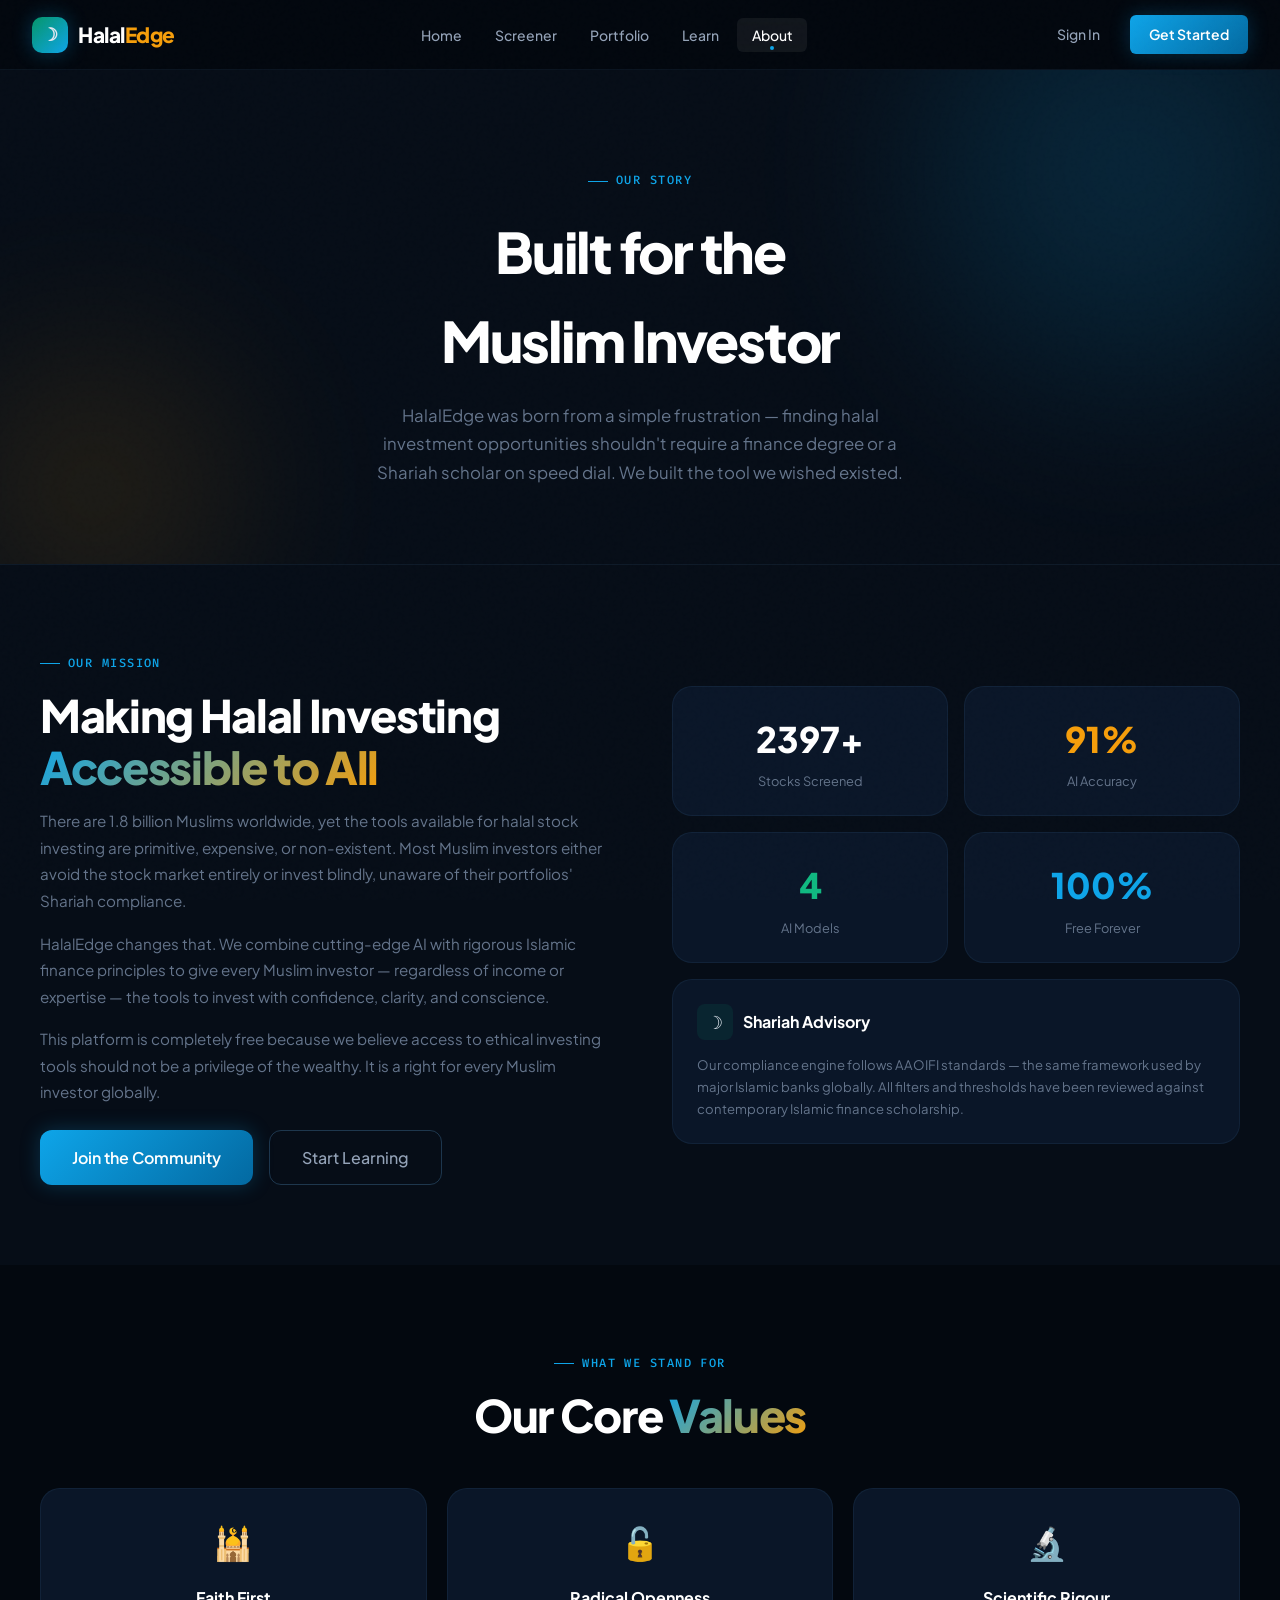
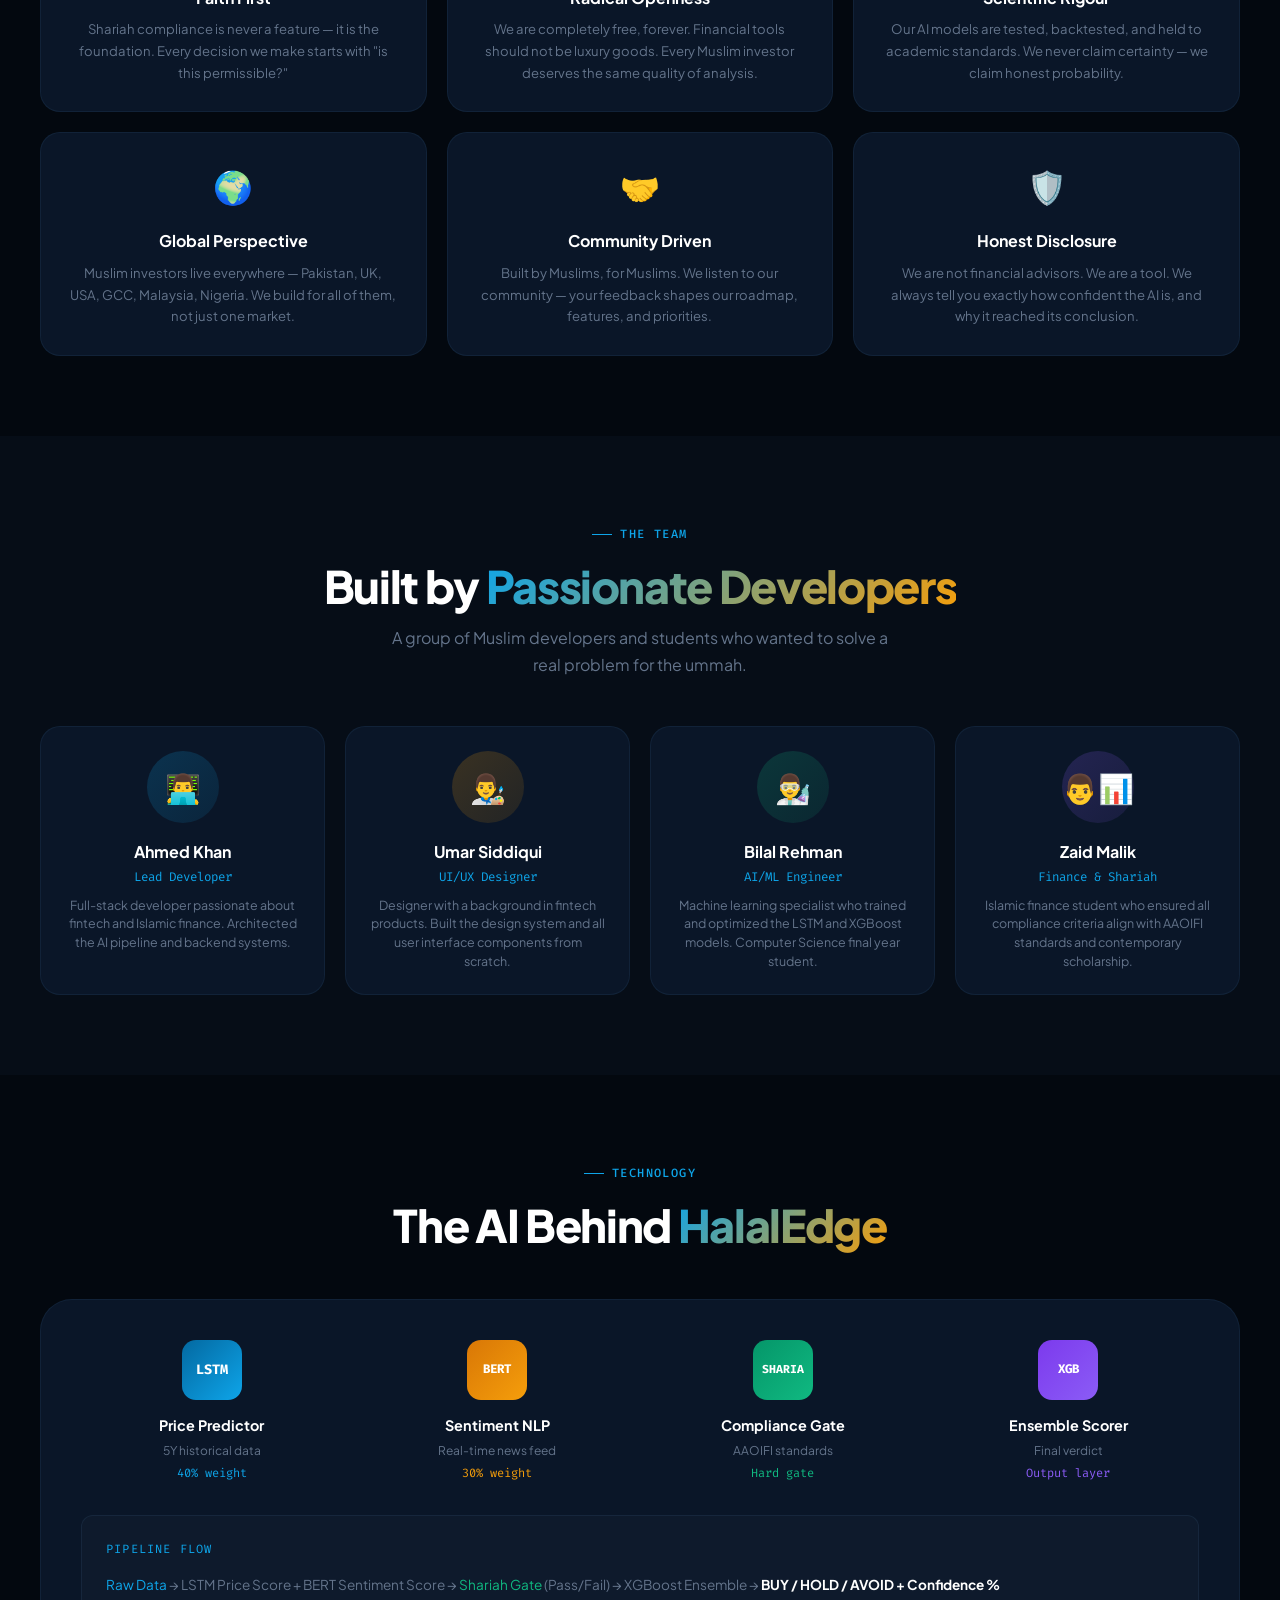
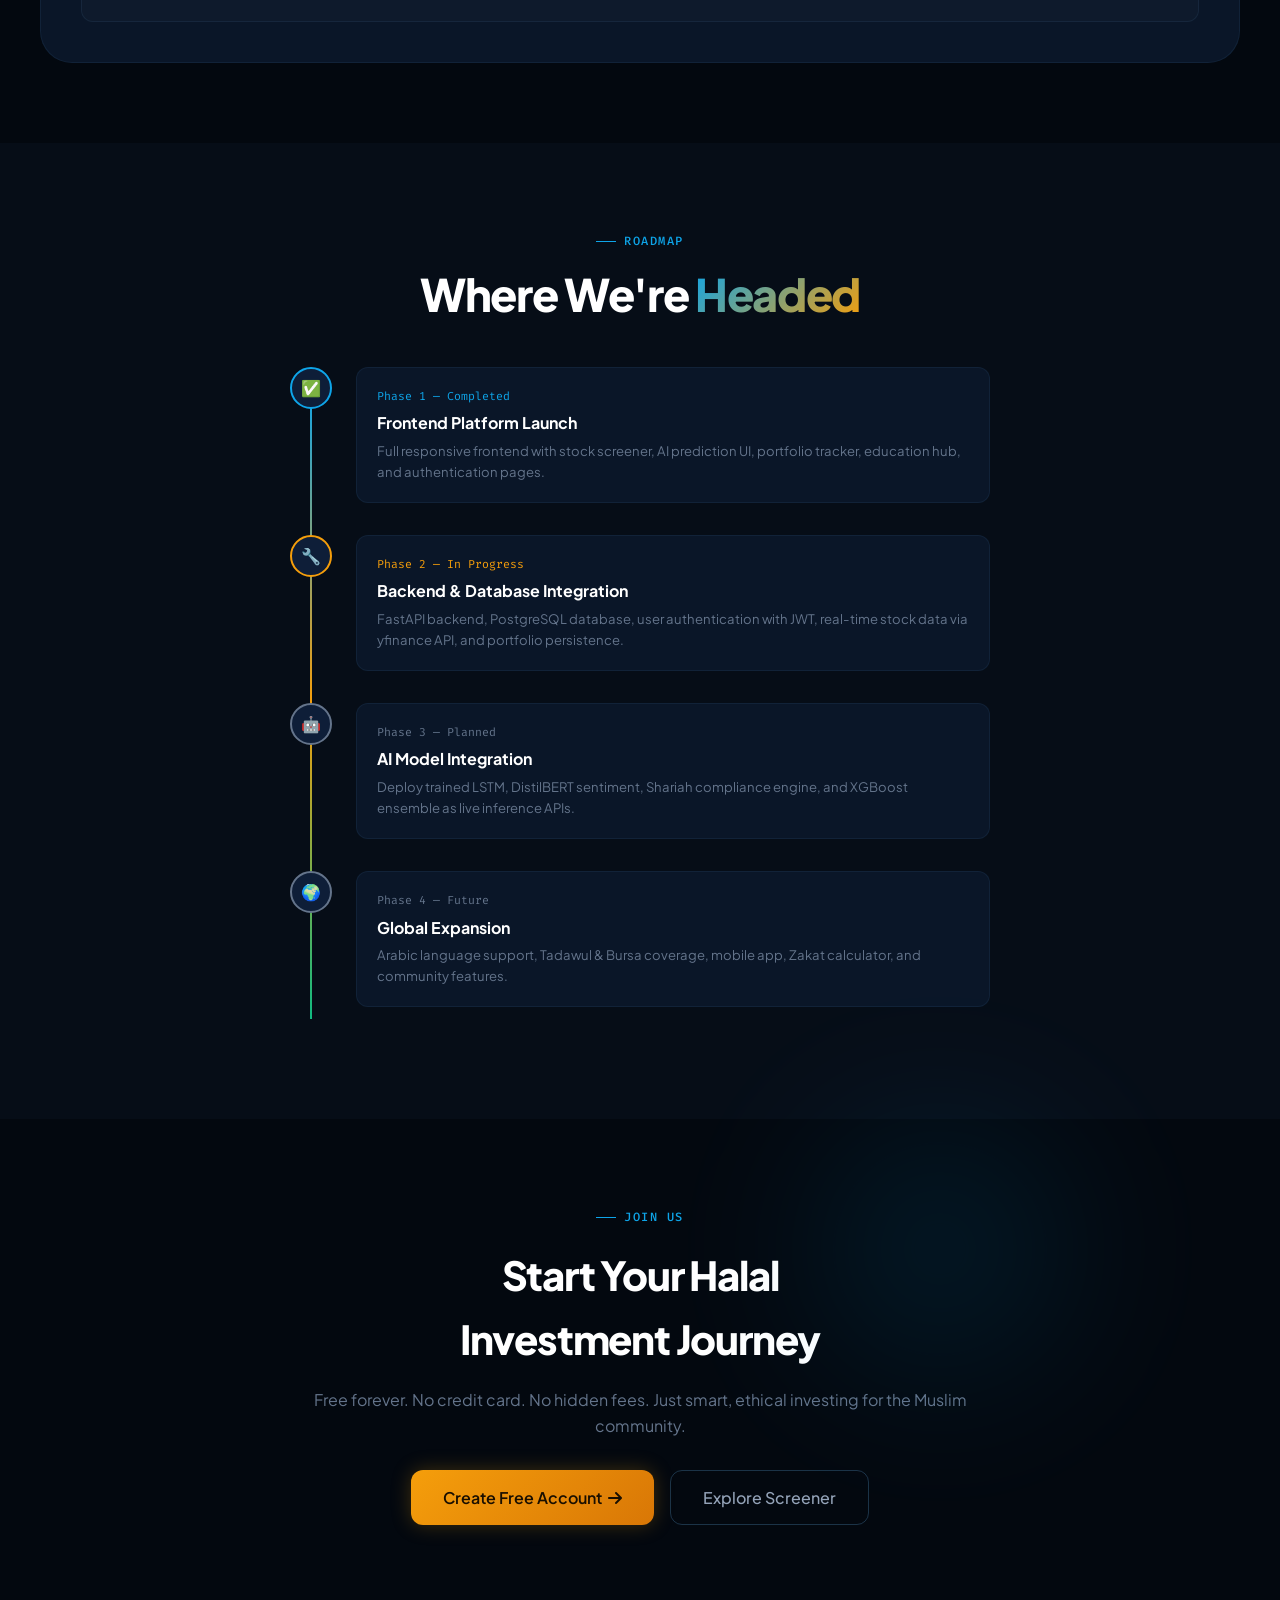
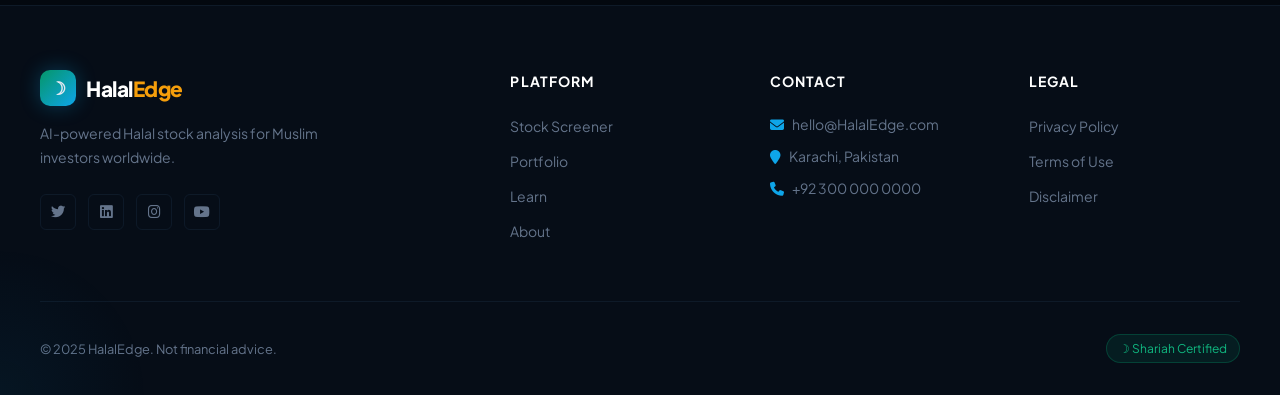
==== about.html @ 9abf30cc "Initial Commit" ====
<!DOCTYPE html>
<html lang="en">
<head>
  <meta charset="UTF-8"/><meta name="viewport" content="width=device-width, initial-scale=1.0"/>
  <title>About — HalalEdge</title>
  <link rel="stylesheet" href="css/style.css"/><link rel="stylesheet" href="css/about.css"/>
  <link rel="stylesheet" href="https://cdnjs.cloudflare.com/ajax/libs/font-awesome/6.5.0/css/all.min.css"/>
</head>
<body>
<nav class="navbar">
  <a href="index.html" class="nav-logo"><div class="logo-icon">☽</div><span>Halal<span class="accent">Edge</span></span></a>
  <ul class="nav-links">
    <li><a href="index.html">Home</a></li><li><a href="screener.html">Screener</a></li>
    <li><a href="portfolio.html">Portfolio</a></li><li><a href="learn.html">Learn</a></li><li><a href="about.html" class="active">About</a></li>
  </ul>
  <div class="nav-cta"><a href="login.html" class="btn-ghost">Sign In</a><a href="signup.html" class="btn-primary">Get Started</a></div>
  <div class="hamburger" id="hamburger"><span></span><span></span><span></span></div>
</nav>
<div class="mobile-menu" id="mobileMenu">
  <a href="index.html">Home</a><a href="screener.html">Screener</a><a href="portfolio.html">Portfolio</a><a href="learn.html">Learn</a><a href="about.html">About</a>
  <div class="mobile-cta"><a href="login.html" class="btn-outline">Sign In</a><a href="signup.html" class="btn-primary">Get Started</a></div>
</div>

<div class="page-wrapper">

  <!-- Hero -->
  <div class="about-hero">
    <div class="orb orb-blue" style="width:500px;height:500px;top:-150px;right:-100px;opacity:0.2"></div>
    <div class="orb orb-gold" style="width:350px;height:350px;bottom:-100px;left:-80px;opacity:0.15"></div>
    <div class="about-hero-inner reveal">
      <div class="section-label" style="justify-content:center">Our Story</div>
      <h1>Built for the<br><span class="highlight">Muslim Investor</span></h1>
      <p>HalalEdge was born from a simple frustration — finding halal investment opportunities shouldn't require a finance degree or a Shariah scholar on speed dial. We built the tool we wished existed.</p>
    </div>
  </div>

  <!-- Mission -->
  <div class="about-section">
    <div class="about-section-inner">
      <div class="mission-grid">
        <div class="mission-text">
          <div class="section-label reveal">Our Mission</div>
          <h2 class="section-title reveal">Making Halal Investing<br><span class="highlight">Accessible to All</span></h2>
          <p class="reveal" style="margin-top:1rem">There are 1.8 billion Muslims worldwide, yet the tools available for halal stock investing are primitive, expensive, or non-existent. Most Muslim investors either avoid the stock market entirely or invest blindly, unaware of their portfolios' Shariah compliance.</p>
          <p class="reveal">HalalEdge changes that. We combine cutting-edge AI with rigorous Islamic finance principles to give every Muslim investor — regardless of income or expertise — the tools to invest with confidence, clarity, and conscience.</p>
          <p class="reveal">This platform is completely free because we believe access to ethical investing tools should not be a privilege of the wealthy. It is a right for every Muslim investor globally.</p>
          <div class="reveal" style="margin-top:1.5rem;display:flex;gap:1rem;flex-wrap:wrap">
            <a href="signup.html" class="btn-primary btn-lg">Join the Community</a>
            <a href="learn.html" class="btn-outline btn-lg">Start Learning</a>
          </div>
        </div>
        <div class="reveal">
          <div style="display:grid;grid-template-columns:1fr 1fr;gap:1rem">
            <div style="background:var(--card);border:1px solid var(--border);border-radius:var(--radius-lg);padding:1.5rem;text-align:center">
              <div style="font-family:var(--font-display);font-size:2.2rem;font-weight:900;color:var(--white)" data-counter data-target="2400" data-suffix="+">0</div>
              <div style="font-size:0.8rem;color:var(--text-muted);margin-top:4px">Stocks Screened</div>
            </div>
            <div style="background:var(--card);border:1px solid var(--border);border-radius:var(--radius-lg);padding:1.5rem;text-align:center">
              <div style="font-family:var(--font-display);font-size:2.2rem;font-weight:900;color:var(--gold)" data-counter data-target="91" data-suffix="%">0</div>
              <div style="font-size:0.8rem;color:var(--text-muted);margin-top:4px">AI Accuracy</div>
            </div>
            <div style="background:var(--card);border:1px solid var(--border);border-radius:var(--radius-lg);padding:1.5rem;text-align:center">
              <div style="font-family:var(--font-display);font-size:2.2rem;font-weight:900;color:var(--green)">4</div>
              <div style="font-size:0.8rem;color:var(--text-muted);margin-top:4px">AI Models</div>
            </div>
            <div style="background:var(--card);border:1px solid var(--border);border-radius:var(--radius-lg);padding:1.5rem;text-align:center">
              <div style="font-family:var(--font-display);font-size:2.2rem;font-weight:900;color:var(--primary)">100%</div>
              <div style="font-size:0.8rem;color:var(--text-muted);margin-top:4px">Free Forever</div>
            </div>
          </div>
          <div style="background:var(--card);border:1px solid var(--border);border-radius:var(--radius-lg);padding:1.5rem;margin-top:1rem">
            <div style="display:flex;align-items:center;gap:10px;margin-bottom:0.875rem">
              <div style="width:36px;height:36px;border-radius:8px;background:var(--halal-bg);display:flex;align-items:center;justify-content:center;font-size:1.1rem">☽</div>
              <div style="font-weight:700;color:var(--white)">Shariah Advisory</div>
            </div>
            <div style="font-size:0.82rem;color:var(--text-muted);line-height:1.65">Our compliance engine follows AAOIFI standards — the same framework used by major Islamic banks globally. All filters and thresholds have been reviewed against contemporary Islamic finance scholarship.</div>
          </div>
        </div>
      </div>
    </div>
  </div>

  <!-- Values -->
  <div class="about-section">
    <div class="about-section-inner">
      <div style="text-align:center;margin-bottom:3rem">
        <div class="section-label reveal" style="justify-content:center">What We Stand For</div>
        <h2 class="section-title reveal">Our Core <span class="highlight">Values</span></h2>
      </div>
      <div class="values-grid">
        <div class="value-card reveal reveal-delay-1">
          <div class="value-icon">🕌</div>
          <div class="value-title">Faith First</div>
          <div class="value-desc">Shariah compliance is never a feature — it is the foundation. Every decision we make starts with "is this permissible?"</div>
        </div>
        <div class="value-card reveal reveal-delay-2">
          <div class="value-icon">🔓</div>
          <div class="value-title">Radical Openness</div>
          <div class="value-desc">We are completely free, forever. Financial tools should not be luxury goods. Every Muslim investor deserves the same quality of analysis.</div>
        </div>
        <div class="value-card reveal reveal-delay-3">
          <div class="value-icon">🔬</div>
          <div class="value-title">Scientific Rigour</div>
          <div class="value-desc">Our AI models are tested, backtested, and held to academic standards. We never claim certainty — we claim honest probability.</div>
        </div>
        <div class="value-card reveal reveal-delay-1">
          <div class="value-icon">🌍</div>
          <div class="value-title">Global Perspective</div>
          <div class="value-desc">Muslim investors live everywhere — Pakistan, UK, USA, GCC, Malaysia, Nigeria. We build for all of them, not just one market.</div>
        </div>
        <div class="value-card reveal reveal-delay-2">
          <div class="value-icon">🤝</div>
          <div class="value-title">Community Driven</div>
          <div class="value-desc">Built by Muslims, for Muslims. We listen to our community — your feedback shapes our roadmap, features, and priorities.</div>
        </div>
        <div class="value-card reveal reveal-delay-3">
          <div class="value-icon">🛡️</div>
          <div class="value-title">Honest Disclosure</div>
          <div class="value-desc">We are not financial advisors. We are a tool. We always tell you exactly how confident the AI is, and why it reached its conclusion.</div>
        </div>
      </div>
    </div>
  </div>

  <!-- Team -->
  <div class="about-section" style="background:var(--bg-2)">
    <div class="about-section-inner">
      <div style="text-align:center;margin-bottom:3rem">
        <div class="section-label reveal" style="justify-content:center">The Team</div>
        <h2 class="section-title reveal">Built by <span class="highlight">Passionate Developers</span></h2>
        <p class="section-subtitle reveal" style="margin:0.75rem auto 0;text-align:center">A group of Muslim developers and students who wanted to solve a real problem for the ummah.</p>
      </div>
      <div class="team-grid">
        <div class="team-card reveal reveal-delay-1">
          <div class="team-avatar" style="background:linear-gradient(135deg,rgba(14,165,233,0.2),rgba(14,165,233,0.1))">👨‍💻</div>
          <div class="team-name">Ahmed Khan</div>
          <div class="team-role">Lead Developer</div>
          <div class="team-bio">Full-stack developer passionate about fintech and Islamic finance. Architected the AI pipeline and backend systems.</div>
        </div>
        <div class="team-card reveal reveal-delay-2">
          <div class="team-avatar" style="background:linear-gradient(135deg,rgba(245,158,11,0.2),rgba(245,158,11,0.1))">👨‍🎨</div>
          <div class="team-name">Umar Siddiqui</div>
          <div class="team-role">UI/UX Designer</div>
          <div class="team-bio">Designer with a background in fintech products. Built the design system and all user interface components from scratch.</div>
        </div>
        <div class="team-card reveal reveal-delay-3">
          <div class="team-avatar" style="background:linear-gradient(135deg,rgba(16,185,129,0.2),rgba(16,185,129,0.1))">👨‍🔬</div>
          <div class="team-name">Bilal Rehman</div>
          <div class="team-role">AI/ML Engineer</div>
          <div class="team-bio">Machine learning specialist who trained and optimized the LSTM and XGBoost models. Computer Science final year student.</div>
        </div>
        <div class="team-card reveal reveal-delay-4">
          <div class="team-avatar" style="background:linear-gradient(135deg,rgba(139,92,246,0.2),rgba(139,92,246,0.1))">👨‍📊</div>
          <div class="team-name">Zaid Malik</div>
          <div class="team-role">Finance & Shariah</div>
          <div class="team-bio">Islamic finance student who ensured all compliance criteria align with AAOIFI standards and contemporary scholarship.</div>
        </div>
      </div>
    </div>
  </div>

  <!-- AI Architecture -->
  <div class="about-section" id="ai">
    <div class="about-section-inner">
      <div style="text-align:center;margin-bottom:3rem">
        <div class="section-label reveal" style="justify-content:center">Technology</div>
        <h2 class="section-title reveal">The AI Behind <span class="highlight">HalalEdge</span></h2>
      </div>
      <div class="ai-arch-card reveal">
        <div style="display:grid;grid-template-columns:repeat(4,1fr);gap:1.5rem;margin-bottom:2rem">
          <div style="text-align:center">
            <div style="width:60px;height:60px;border-radius:14px;background:linear-gradient(135deg,var(--primary-dark),var(--primary));display:flex;align-items:center;justify-content:center;margin:0 auto 0.875rem;font-family:var(--font-mono);font-weight:800;color:white;font-size:0.85rem">LSTM</div>
            <div style="font-weight:700;color:var(--white);font-size:0.9rem;margin-bottom:4px">Price Predictor</div>
            <div style="font-size:0.75rem;color:var(--text-muted)">5Y historical data</div>
            <div style="font-size:0.75rem;color:var(--primary);font-family:var(--font-mono);margin-top:4px">40% weight</div>
          </div>
          <div style="text-align:center">
            <div style="width:60px;height:60px;border-radius:14px;background:linear-gradient(135deg,#d97706,var(--gold));display:flex;align-items:center;justify-content:center;margin:0 auto 0.875rem;font-family:var(--font-mono);font-weight:800;color:white;font-size:0.78rem">BERT</div>
            <div style="font-weight:700;color:var(--white);font-size:0.9rem;margin-bottom:4px">Sentiment NLP</div>
            <div style="font-size:0.75rem;color:var(--text-muted)">Real-time news feed</div>
            <div style="font-size:0.75rem;color:var(--gold);font-family:var(--font-mono);margin-top:4px">30% weight</div>
          </div>
          <div style="text-align:center">
            <div style="width:60px;height:60px;border-radius:14px;background:linear-gradient(135deg,var(--halal-green),var(--green));display:flex;align-items:center;justify-content:center;margin:0 auto 0.875rem;font-family:var(--font-mono);font-weight:800;color:white;font-size:0.72rem">SHARIA</div>
            <div style="font-weight:700;color:var(--white);font-size:0.9rem;margin-bottom:4px">Compliance Gate</div>
            <div style="font-size:0.75rem;color:var(--text-muted)">AAOIFI standards</div>
            <div style="font-size:0.75rem;color:var(--green);font-family:var(--font-mono);margin-top:4px">Hard gate</div>
          </div>
          <div style="text-align:center">
            <div style="width:60px;height:60px;border-radius:14px;background:linear-gradient(135deg,#7c3aed,#8b5cf6);display:flex;align-items:center;justify-content:center;margin:0 auto 0.875rem;font-family:var(--font-mono);font-weight:800;color:white;font-size:0.78rem">XGB</div>
            <div style="font-weight:700;color:var(--white);font-size:0.9rem;margin-bottom:4px">Ensemble Scorer</div>
            <div style="font-size:0.75rem;color:var(--text-muted)">Final verdict</div>
            <div style="font-size:0.75rem;color:#8b5cf6;font-family:var(--font-mono);margin-top:4px">Output layer</div>
          </div>
        </div>
        <div style="background:rgba(255,255,255,0.02);border:1px solid var(--border);border-radius:var(--radius);padding:1.5rem;text-align:left">
          <div style="font-family:var(--font-mono);font-size:0.75rem;color:var(--primary);margin-bottom:0.75rem;text-transform:uppercase;letter-spacing:0.1em">Pipeline Flow</div>
          <div style="font-size:0.85rem;color:var(--text-muted);line-height:1.9">
            <span style="color:var(--primary)">Raw Data</span> → LSTM Price Score + BERT Sentiment Score → <span style="color:var(--green)">Shariah Gate</span> (Pass/Fail) → XGBoost Ensemble → <span style="color:var(--white);font-weight:700">BUY / HOLD / AVOID + Confidence %</span>
          </div>
        </div>
      </div>
    </div>
  </div>

  <!-- Timeline -->
  <div class="about-section" style="background:var(--bg-2)">
    <div class="about-section-inner">
      <div style="text-align:center;margin-bottom:3rem">
        <div class="section-label reveal" style="justify-content:center">Roadmap</div>
        <h2 class="section-title reveal">Where We're <span class="highlight">Headed</span></h2>
      </div>
      <div style="max-width:700px;margin:0 auto">
        <div class="timeline reveal">
          <div class="timeline-item">
            <div class="timeline-dot">✅</div>
            <div class="timeline-content">
              <div class="timeline-date">Phase 1 — Completed</div>
              <div class="timeline-title">Frontend Platform Launch</div>
              <div class="timeline-desc">Full responsive frontend with stock screener, AI prediction UI, portfolio tracker, education hub, and authentication pages.</div>
            </div>
          </div>
          <div class="timeline-item">
            <div class="timeline-dot" style="border-color:var(--gold)">🔧</div>
            <div class="timeline-content">
              <div class="timeline-date" style="color:var(--gold)">Phase 2 — In Progress</div>
              <div class="timeline-title">Backend & Database Integration</div>
              <div class="timeline-desc">FastAPI backend, PostgreSQL database, user authentication with JWT, real-time stock data via yfinance API, and portfolio persistence.</div>
            </div>
          </div>
          <div class="timeline-item">
            <div class="timeline-dot" style="border-color:var(--text-muted)">🤖</div>
            <div class="timeline-content">
              <div class="timeline-date" style="color:var(--text-muted)">Phase 3 — Planned</div>
              <div class="timeline-title">AI Model Integration</div>
              <div class="timeline-desc">Deploy trained LSTM, DistilBERT sentiment, Shariah compliance engine, and XGBoost ensemble as live inference APIs.</div>
            </div>
          </div>
          <div class="timeline-item">
            <div class="timeline-dot" style="border-color:var(--text-muted)">🌍</div>
            <div class="timeline-content">
              <div class="timeline-date" style="color:var(--text-muted)">Phase 4 — Future</div>
              <div class="timeline-title">Global Expansion</div>
              <div class="timeline-desc">Arabic language support, Tadawul & Bursa coverage, mobile app, Zakat calculator, and community features.</div>
            </div>
          </div>
        </div>
      </div>
    </div>
  </div>

  <!-- CTA -->
  <div class="about-section">
    <div class="about-section-inner" style="text-align:center">
      <div class="cta-inner reveal" style="max-width:700px;margin:0 auto">
        <div class="orb orb-blue" style="width:300px;height:300px;top:-100px;right:-100px;opacity:0.15"></div>
        <div class="section-label" style="justify-content:center">Join Us</div>
        <h2 style="font-family:var(--font-display);font-size:clamp(1.8rem,4vw,2.5rem);font-weight:800;color:var(--white);margin-bottom:1rem;letter-spacing:-0.03em">Start Your Halal<br><span class="highlight">Investment Journey</span></h2>
        <p style="color:var(--text-muted);margin-bottom:2rem">Free forever. No credit card. No hidden fees. Just smart, ethical investing for the Muslim community.</p>
        <div style="display:flex;justify-content:center;gap:1rem;flex-wrap:wrap">
          <a href="signup.html" class="btn-gold btn-lg">Create Free Account <i class="fa fa-arrow-right"></i></a>
          <a href="screener.html" class="btn-outline btn-lg">Explore Screener</a>
        </div>
      </div>
    </div>
  </div>

</div>

<footer>
  <div class="footer-grid">
    <div class="footer-brand"><a href="index.html" class="nav-logo"><div class="logo-icon">☽</div><span>Halal<span class="accent">Edge</span></span></a><p>AI-powered Halal stock analysis for Muslim investors worldwide.</p><div class="footer-socials"><a href="#" class="social-icon"><i class="fab fa-twitter"></i></a><a href="#" class="social-icon"><i class="fab fa-linkedin"></i></a><a href="#" class="social-icon"><i class="fab fa-instagram"></i></a><a href="#" class="social-icon"><i class="fab fa-youtube"></i></a></div></div>
    <div class="footer-col"><h4>Platform</h4><ul><li><a href="screener.html">Stock Screener</a></li><li><a href="portfolio.html">Portfolio</a></li><li><a href="learn.html">Learn</a></li><li><a href="about.html">About</a></li></ul></div>
    <div class="footer-col"><h4>Contact</h4><ul class="footer-contact"><li><span class="icon"><i class="fa fa-envelope"></i></span>hello@HalalEdge.com</li><li><span class="icon"><i class="fa fa-map-marker"></i></span>Karachi, Pakistan</li><li><span class="icon"><i class="fa fa-phone"></i></span>+92 300 000 0000</li></ul></div>
    <div class="footer-col"><h4>Legal</h4><ul><li><a href="#">Privacy Policy</a></li><li><a href="#">Terms of Use</a></li><li><a href="#">Disclaimer</a></li></ul></div>
  </div>
  <div class="footer-bottom"><span>© 2025 HalalEdge. Not financial advice.</span><div class="halal-badge">☽ Shariah Certified</div></div>
</footer>

<script src="js/main.js"></script>
</body>
</html>
---- css/style.css ----
@import url('https://fonts.googleapis.com/css2?family=Plus+Jakarta+Sans:wght@300;400;500;600;700;800&family=Fira+Code:wght@400;500&display=swap');

/* ==================== CSS VARIABLES ==================== */
:root {
  --bg:           #03080f;
  --bg-2:         #060d17;
  --card:         #0a1628;
  --card-2:       #0e1e38;
  --border:       rgba(99, 179, 237, 0.08);
  --border-glow:  rgba(99, 179, 237, 0.25);
  --primary:      #0ea5e9;
  --primary-dark: #0369a1;
  --gold:         #f59e0b;
  --gold-light:   #fcd34d;
  --green:        #10b981;
  --green-glow:   rgba(16, 185, 129, 0.15);
  --red:          #ef4444;
  --red-glow:     rgba(239, 68, 68, 0.15);
  --text:         #e2e8f0;
  --text-muted:   #64748b;
  --text-dim:     #94a3b8;
  --white:        #ffffff;
  --halal-green:  #059669;
  --halal-bg:     rgba(5, 150, 105, 0.12);

--font-display: 'Plus Jakarta Sans', sans-serif;
--font-body:    'Plus Jakarta Sans', sans-serif;
--font-mono:    'Fira Code', monospace;

  --radius-sm:    6px;
  --radius:       12px;
  --radius-lg:    20px;
  --radius-xl:    32px;

  --shadow-card:  0 4px 24px rgba(0,0,0,0.4);
  --shadow-glow:  0 0 40px rgba(14, 165, 233, 0.12);
  --transition:   all 0.3s cubic-bezier(0.4, 0, 0.2, 1);
}

/* ==================== RESET ==================== */
*, *::before, *::after { box-sizing: border-box; margin: 0; padding: 0; }
html { scroll-behavior: smooth; font-size: 16px; }

body {
  background: var(--bg);
  color: var(--text);
  font-family: var(--font-body);
  line-height: 1.6;
  overflow-x: hidden;
}

a { text-decoration: none; color: inherit; }
ul { list-style: none; }
img { max-width: 100%; display: block; }
button { cursor: pointer; border: none; background: none; font-family: var(--font-body); }

/* ==================== SCROLLBAR ==================== */
::-webkit-scrollbar { width: 6px; }
::-webkit-scrollbar-track { background: var(--bg); }
::-webkit-scrollbar-thumb { background: var(--primary-dark); border-radius: 3px; }
::-webkit-scrollbar-thumb:hover { background: var(--primary); }

/* ==================== SELECTION ==================== */
::selection { background: rgba(14, 165, 233, 0.3); color: var(--white); }

/* ==================== NOISE TEXTURE OVERLAY ==================== */
body::before {
  content: '';
  position: fixed;
  inset: 0;
  background-image: url("data:image/svg+xml,%3Csvg viewBox='0 0 256 256' xmlns='http://www.w3.org/2000/svg'%3E%3Cfilter id='noise'%3E%3CfeTurbulence type='fractalNoise' baseFrequency='0.9' numOctaves='4' stitchTiles='stitch'/%3E%3C/filter%3E%3Crect width='100%25' height='100%25' filter='url(%23noise)' opacity='0.04'/%3E%3C/svg%3E");
  pointer-events: none;
  z-index: 9999;
  opacity: 0.4;
}

/* ==================== NAVBAR ==================== */
.navbar {
  position: fixed;
  top: 0;
  left: 0;
  right: 0;
  z-index: 1000;
  padding: 0 2rem;
  height: 70px;
  display: flex;
  align-items: center;
  justify-content: space-between;
  background: rgba(3, 8, 15, 0.7);
  backdrop-filter: blur(20px);
  -webkit-backdrop-filter: blur(20px);
  border-bottom: 1px solid var(--border);
  transition: var(--transition);
}

.navbar.scrolled {
  background: rgba(3, 8, 15, 0.95);
  border-bottom-color: var(--border-glow);
  box-shadow: 0 4px 30px rgba(0,0,0,0.5);
}

.nav-logo {
  display: flex;
  align-items: center;
  gap: 10px;
  font-family: var(--font-display);
  font-weight: 800;
  font-size: 1.3rem;
  letter-spacing: -0.5px;
}

.nav-logo .logo-icon {
  width: 36px;
  height: 36px;
  background: linear-gradient(135deg, var(--halal-green), var(--primary));
  border-radius: 10px;
  display: flex;
  align-items: center;
  justify-content: center;
  font-size: 1.1rem;
  box-shadow: 0 0 20px rgba(14, 165, 233, 0.3);
}

.nav-logo span { color: var(--white); }
.nav-logo span.accent { color: var(--gold); }

.nav-links {
  display: flex;
  align-items: center;
  gap: 0.25rem;
}

.nav-links a {
  padding: 0.5rem 0.9rem;
  border-radius: var(--radius-sm);
  font-size: 0.875rem;
  font-weight: 500;
  color: var(--text-dim);
  transition: var(--transition);
  position: relative;
}

.nav-links a:hover,
.nav-links a.active {
  color: var(--white);
  background: rgba(255,255,255,0.06);
}

.nav-links a.active::after {
  content: '';
  position: absolute;
  bottom: 2px;
  left: 50%;
  transform: translateX(-50%);
  width: 4px;
  height: 4px;
  background: var(--primary);
  border-radius: 50%;
}

.nav-cta {
  display: flex;
  align-items: center;
  gap: 0.75rem;
}

.btn-ghost {
  padding: 0.5rem 1.1rem;
  border-radius: var(--radius-sm);
  font-size: 0.875rem;
  font-weight: 500;
  color: var(--text-dim);
  transition: var(--transition);
}
.btn-ghost:hover { color: var(--white); background: rgba(255,255,255,0.06); }

.btn-primary {
  padding: 0.55rem 1.2rem;
  background: linear-gradient(135deg, var(--primary), var(--primary-dark));
  border-radius: var(--radius-sm);
  font-size: 0.875rem;
  font-weight: 600;
  color: var(--white);
  transition: var(--transition);
  box-shadow: 0 0 20px rgba(14, 165, 233, 0.25);
  display: inline-flex;
  align-items: center;
  gap: 6px;
}
.btn-primary:hover {
  transform: translateY(-1px);
  box-shadow: 0 0 30px rgba(14, 165, 233, 0.4);
  background: linear-gradient(135deg, #38bdf8, var(--primary));
}

.btn-gold {
  padding: 0.55rem 1.2rem;
  background: linear-gradient(135deg, var(--gold), #d97706);
  border-radius: var(--radius-sm);
  font-size: 0.875rem;
  font-weight: 600;
  color: #1a0f00;
  transition: var(--transition);
  box-shadow: 0 0 20px rgba(245, 158, 11, 0.25);
  display: inline-flex;
  align-items: center;
  gap: 6px;
}
.btn-gold:hover {
  transform: translateY(-1px);
  box-shadow: 0 0 30px rgba(245, 158, 11, 0.45);
}

.btn-outline {
  padding: 0.55rem 1.2rem;
  border: 1px solid var(--border-glow);
  border-radius: var(--radius-sm);
  font-size: 0.875rem;
  font-weight: 500;
  color: var(--text-dim);
  background: transparent;
  transition: var(--transition);
  display: inline-flex;
  align-items: center;
  gap: 6px;
}
.btn-outline:hover {
  border-color: var(--primary);
  color: var(--primary);
  background: rgba(14, 165, 233, 0.08);
}

.btn-lg {
  padding: 0.85rem 2rem !important;
  font-size: 1rem !important;
  border-radius: var(--radius) !important;
}

/* Hamburger */
.hamburger {
  display: none;
  flex-direction: column;
  gap: 5px;
  cursor: pointer;
  padding: 4px;
}
.hamburger span {
  width: 24px;
  height: 2px;
  background: var(--text-dim);
  border-radius: 2px;
  transition: var(--transition);
}
.hamburger.active span:nth-child(1) { transform: rotate(45deg) translate(5px, 5px); }
.hamburger.active span:nth-child(2) { opacity: 0; }
.hamburger.active span:nth-child(3) { transform: rotate(-45deg) translate(5px, -5px); }

/* Mobile nav */
.mobile-menu {
  display: none;
  position: fixed;
  top: 70px;
  left: 0;
  right: 0;
  background: rgba(3, 8, 15, 0.98);
  backdrop-filter: blur(20px);
  border-bottom: 1px solid var(--border);
  padding: 1.5rem 2rem 2rem;
  z-index: 999;
  flex-direction: column;
  gap: 0.5rem;
  animation: slideDown 0.3s ease;
}
.mobile-menu.open { display: flex; }
.mobile-menu a {
  padding: 0.75rem 1rem;
  border-radius: var(--radius-sm);
  color: var(--text-dim);
  font-weight: 500;
  transition: var(--transition);
  border-bottom: 1px solid var(--border);
}
.mobile-menu a:hover { color: var(--white); background: rgba(255,255,255,0.04); }
.mobile-menu .mobile-cta { display: flex; gap: 1rem; margin-top: 1rem; }
.mobile-menu .mobile-cta a { border: none; flex: 1; justify-content: center; text-align: center; }

/* ==================== FOOTER ==================== */
footer {
  background: var(--bg-2);
  border-top: 1px solid var(--border);
  padding: 4rem 2rem 2rem;
}

.footer-grid {
  max-width: 1200px;
  margin: 0 auto;
  display: grid;
  grid-template-columns: 2fr 1fr 1fr 1fr;
  gap: 3rem;
  padding-bottom: 3rem;
  border-bottom: 1px solid var(--border);
}

.footer-brand p {
  color: var(--text-muted);
  font-size: 0.875rem;
  line-height: 1.7;
  margin-top: 1rem;
  max-width: 280px;
}

.footer-socials {
  display: flex;
  gap: 0.75rem;
  margin-top: 1.5rem;
}

.social-icon {
  width: 36px;
  height: 36px;
  border-radius: var(--radius-sm);
  border: 1px solid var(--border);
  display: flex;
  align-items: center;
  justify-content: center;
  color: var(--text-muted);
  font-size: 0.9rem;
  transition: var(--transition);
}
.social-icon:hover {
  border-color: var(--primary);
  color: var(--primary);
  background: rgba(14, 165, 233, 0.08);
  transform: translateY(-2px);
}

.footer-col h4 {
  font-family: var(--font-display);
  font-size: 0.875rem;
  font-weight: 700;
  color: var(--white);
  text-transform: uppercase;
  letter-spacing: 0.08em;
  margin-bottom: 1.25rem;
}

.footer-col ul li { margin-bottom: 0.6rem; }
.footer-col ul li a {
  color: var(--text-muted);
  font-size: 0.875rem;
  transition: var(--transition);
}
.footer-col ul li a:hover { color: var(--primary); padding-left: 4px; }

.footer-contact li {
  display: flex;
  align-items: center;
  gap: 0.5rem;
  color: var(--text-muted);
  font-size: 0.875rem;
  margin-bottom: 0.75rem;
}
.footer-contact li span.icon { color: var(--primary); }

.footer-bottom {
  max-width: 1200px;
  margin: 2rem auto 0;
  display: flex;
  align-items: center;
  justify-content: space-between;
  font-size: 0.8rem;
  color: var(--text-muted);
}

.footer-bottom .halal-badge {
  display: flex;
  align-items: center;
  gap: 6px;
  background: var(--halal-bg);
  border: 1px solid rgba(5, 150, 105, 0.3);
  border-radius: 20px;
  padding: 4px 12px;
  font-size: 0.75rem;
  color: var(--green);
}

/* ==================== SHARED COMPONENTS ==================== */
.container { max-width: 1200px; margin: 0 auto; padding: 0 2rem; }

.section-label {
  display: inline-flex;
  align-items: center;
  gap: 8px;
  font-family: var(--font-mono);
  font-size: 0.75rem;
  font-weight: 500;
  color: var(--primary);
  text-transform: uppercase;
  letter-spacing: 0.12em;
  margin-bottom: 1rem;
}
.section-label::before {
  content: '';
  width: 20px;
  height: 1px;
  background: var(--primary);
}

.section-title {
  font-family: var(--font-display);
  font-size: clamp(1.8rem, 4vw, 2.8rem);
  font-weight: 800;
  color: var(--white);
  line-height: 1.15;
  letter-spacing: -0.03em;
}

.section-title .highlight {
  background: linear-gradient(135deg, var(--primary), var(--gold));
  -webkit-background-clip: text;
  -webkit-text-fill-color: transparent;
  background-clip: text;
}

.section-subtitle {
  color: var(--text-muted);
  font-size: 1rem;
  line-height: 1.7;
  max-width: 520px;
}

/* Cards */
.card {
  background: var(--card);
  border: 1px solid var(--border);
  border-radius: var(--radius-lg);
  padding: 1.5rem;
  transition: var(--transition);
}
.card:hover {
  border-color: var(--border-glow);
  box-shadow: var(--shadow-glow);
  transform: translateY(-2px);
}

/* Badges */
.badge {
  display: inline-flex;
  align-items: center;
  gap: 4px;
  padding: 3px 10px;
  border-radius: 20px;
  font-size: 0.72rem;
  font-weight: 600;
  font-family: var(--font-mono);
  letter-spacing: 0.05em;
}
.badge-halal {
  background: var(--halal-bg);
  border: 1px solid rgba(5, 150, 105, 0.35);
  color: var(--green);
}
.badge-doubtful {
  background: rgba(245, 158, 11, 0.1);
  border: 1px solid rgba(245, 158, 11, 0.3);
  color: var(--gold);
}
.badge-haram {
  background: var(--red-glow);
  border: 1px solid rgba(239, 68, 68, 0.3);
  color: var(--red);
}
.badge-buy {
  background: var(--green-glow);
  border: 1px solid rgba(16, 185, 129, 0.3);
  color: var(--green);
}
.badge-hold {
  background: rgba(14, 165, 233, 0.1);
  border: 1px solid rgba(14, 165, 233, 0.3);
  color: var(--primary);
}
.badge-avoid {
  background: var(--red-glow);
  border: 1px solid rgba(239, 68, 68, 0.3);
  color: var(--red);
}

/* Price tags */
.price-up { color: var(--green); }
.price-down { color: var(--red); }

/* Tag */
.tag {
  display: inline-flex;
  align-items: center;
  gap: 4px;
  padding: 2px 8px;
  background: rgba(14, 165, 233, 0.1);
  border: 1px solid rgba(14, 165, 233, 0.2);
  border-radius: 4px;
  font-size: 0.72rem;
  color: var(--primary);
  font-family: var(--font-mono);
}

/* Divider */
.divider {
  height: 1px;
  background: linear-gradient(90deg, transparent, var(--border-glow), transparent);
  margin: 4rem 0;
}

/* Page wrapper */
.page-wrapper { padding-top: 70px; min-height: 100vh; }

/* ==================== ANIMATIONS ==================== */
@keyframes slideDown {
  from { opacity: 0; transform: translateY(-10px); }
  to   { opacity: 1; transform: translateY(0); }
}

@keyframes fadeUp {
  from { opacity: 0; transform: translateY(30px); }
  to   { opacity: 1; transform: translateY(0); }
}

@keyframes fadeIn {
  from { opacity: 0; }
  to   { opacity: 1; }
}

@keyframes pulse-glow {
  0%, 100% { box-shadow: 0 0 20px rgba(14, 165, 233, 0.2); }
  50% { box-shadow: 0 0 40px rgba(14, 165, 233, 0.5); }
}

@keyframes float {
  0%, 100% { transform: translateY(0); }
  50% { transform: translateY(-10px); }
}

@keyframes ticker-scroll {
  0% { transform: translateX(0); }
  100% { transform: translateX(-50%); }
}

@keyframes spin-slow {
  from { transform: rotate(0deg); }
  to { transform: rotate(360deg); }
}

@keyframes shimmer {
  0% { background-position: -200% center; }
  100% { background-position: 200% center; }
}

@keyframes blink {
  0%, 100% { opacity: 1; }
  50% { opacity: 0; }
}

@keyframes countUp {
  from { opacity: 0; transform: translateY(10px); }
  to { opacity: 1; transform: translateY(0); }
}

@keyframes orbit {
  from { transform: rotate(0deg) translateX(120px) rotate(0deg); }
  to { transform: rotate(360deg) translateX(120px) rotate(-360deg); }
}

@keyframes gradient-shift {
  0% { background-position: 0% 50%; }
  50% { background-position: 100% 50%; }
  100% { background-position: 0% 50%; }
}

/* Scroll reveal */
.reveal {
  opacity: 0;
  transform: translateY(30px);
  transition: opacity 0.7s ease, transform 0.7s ease;
}
.reveal.visible {
  opacity: 1;
  transform: translateY(0);
}
.reveal-delay-1 { transition-delay: 0.1s; }
.reveal-delay-2 { transition-delay: 0.2s; }
.reveal-delay-3 { transition-delay: 0.3s; }
.reveal-delay-4 { transition-delay: 0.4s; }

/* ==================== RESPONSIVE ==================== */
@media (max-width: 1024px) {
  .footer-grid { grid-template-columns: 1fr 1fr; gap: 2rem; }
}

@media (max-width: 768px) {
  .navbar { padding: 0 1.25rem; }
  .nav-links, .nav-cta { display: none; }
  .hamburger { display: flex; }
  .footer-grid { grid-template-columns: 1fr; gap: 2rem; }
  .footer-bottom { flex-direction: column; gap: 1rem; text-align: center; }
  .container { padding: 0 1.25rem; }
}

/* ==================== FORM STYLES (shared) ==================== */
.form-group {
  display: flex;
  flex-direction: column;
  gap: 0.4rem;
}

.form-group label {
  font-size: 0.85rem;
  font-weight: 500;
  color: var(--text-dim);
}

.form-input {
  background: rgba(255,255,255,0.04);
  border: 1px solid var(--border);
  border-radius: var(--radius-sm);
  padding: 0.75rem 1rem;
  color: var(--white);
  font-family: var(--font-body);
  font-size: 0.9rem;
  transition: var(--transition);
  width: 100%;
  outline: none;
}
.form-input::placeholder { color: var(--text-muted); }
.form-input:focus {
  border-color: var(--primary);
  background: rgba(14, 165, 233, 0.05);
  box-shadow: 0 0 0 3px rgba(14, 165, 233, 0.1);
}
.form-input.error {
  border-color: var(--red);
  background: rgba(239, 68, 68, 0.05);
}
.form-input.success {
  border-color: var(--green);
  background: rgba(16, 185, 129, 0.05);
}

.field-error {
  font-size: 0.78rem;
  color: var(--red);
  display: flex;
  align-items: center;
  gap: 4px;
  opacity: 0;
  transform: translateY(-4px);
  transition: var(--transition);
}
.field-error.show {
  opacity: 1;
  transform: translateY(0);
}

/* Password strength */
.password-strength {
  display: flex;
  gap: 4px;
  margin-top: 4px;
}
.strength-bar {
  height: 3px;
  flex: 1;
  border-radius: 2px;
  background: var(--border);
  transition: var(--transition);
}
.strength-bar.weak { background: var(--red); }
.strength-bar.medium { background: var(--gold); }
.strength-bar.strong { background: var(--green); }

.strength-label {
  font-size: 0.75rem;
  font-family: var(--font-mono);
  margin-top: 4px;
}
.strength-label.weak { color: var(--red); }
.strength-label.medium { color: var(--gold); }
.strength-label.strong { color: var(--green); }

/* Input with icon */
.input-wrapper {
  position: relative;
}
.input-wrapper .input-icon {
  position: absolute;
  left: 12px;
  top: 50%;
  transform: translateY(-50%);
  color: var(--text-muted);
  font-size: 0.9rem;
  pointer-events: none;
}
.input-wrapper .form-input { padding-left: 2.5rem; }
.input-wrapper .input-toggle {
  position: absolute;
  right: 12px;
  top: 50%;
  transform: translateY(-50%);
  color: var(--text-muted);
  cursor: pointer;
  font-size: 0.85rem;
  transition: var(--transition);
}
.input-wrapper .input-toggle:hover { color: var(--primary); }

/* ==================== LOADING SKELETON ==================== */
.skeleton {
  background: linear-gradient(90deg, var(--card) 25%, var(--card-2) 50%, var(--card) 75%);
  background-size: 200% 100%;
  animation: shimmer 1.5s infinite;
  border-radius: var(--radius-sm);
}

/* ==================== TOAST ==================== */
.toast-container {
  position: fixed;
  bottom: 2rem;
  right: 2rem;
  z-index: 9999;
  display: flex;
  flex-direction: column;
  gap: 0.75rem;
}
.toast {
  background: var(--card-2);
  border: 1px solid var(--border-glow);
  border-radius: var(--radius);
  padding: 1rem 1.5rem;
  display: flex;
  align-items: center;
  gap: 0.75rem;
  font-size: 0.875rem;
  box-shadow: var(--shadow-card);
  animation: slideDown 0.3s ease;
  min-width: 280px;
}
.toast.success { border-color: rgba(16, 185, 129, 0.3); }
.toast.error { border-color: rgba(239, 68, 68, 0.3); }
.toast.success .toast-icon { color: var(--green); }
.toast.error .toast-icon { color: var(--red); }

/* ==================== GRID UTILITIES ==================== */
.grid-2 { display: grid; grid-template-columns: 1fr 1fr; gap: 1.5rem; }
.grid-3 { display: grid; grid-template-columns: repeat(3, 1fr); gap: 1.5rem; }
.grid-4 { display: grid; grid-template-columns: repeat(4, 1fr); gap: 1.5rem; }

@media (max-width: 1024px) {
  .grid-4 { grid-template-columns: repeat(2, 1fr); }
  .grid-3 { grid-template-columns: repeat(2, 1fr); }
}
@media (max-width: 640px) {
  .grid-2, .grid-3, .grid-4 { grid-template-columns: 1fr; }
}

/* ==================== GLOW ORBS ==================== */
.orb {
  position: absolute;
  border-radius: 50%;
  filter: blur(80px);
  pointer-events: none;
  opacity: 0.35;
}
.orb-blue { background: radial-gradient(circle, #0ea5e9, transparent); }
.orb-gold { background: radial-gradient(circle, #f59e0b, transparent); }
.orb-green { background: radial-gradient(circle, #10b981, transparent); }
---- css/about.css ----
.about-hero { min-height:55vh; display:flex; align-items:center; padding:5rem 2rem 4rem; position:relative; overflow:hidden; background:var(--bg-2); border-bottom:1px solid var(--border); }
.about-hero-inner { max-width:1200px; margin:0 auto; text-align:center; position:relative; z-index:1; }
.about-hero h1 { font-family:var(--font-display); font-size:clamp(2rem,5vw,3.5rem); font-weight:800; color:var(--white); letter-spacing:-0.04em; margin-bottom:1rem; }
.about-hero p { color:var(--text-muted); font-size:1.05rem; max-width:560px; margin:0 auto; line-height:1.7; }

.about-section { padding:5rem 2rem; }
.about-section:nth-child(even) { background:var(--bg-2); }
.about-section-inner { max-width:1200px; margin:0 auto; }

.mission-grid { display:grid; grid-template-columns:1fr 1fr; gap:4rem; align-items:center; }
.mission-text .section-title { margin-bottom:1rem; }
.mission-text p { color:var(--text-muted); line-height:1.75; margin-bottom:1rem; font-size:0.95rem; }

.values-grid { display:grid; grid-template-columns:repeat(3,1fr); gap:1.25rem; }
.value-card { background:var(--card); border:1px solid var(--border); border-radius:var(--radius-lg); padding:1.75rem; text-align:center; transition:var(--transition); }
.value-card:hover { border-color:var(--border-glow); transform:translateY(-3px); }
.value-icon { font-size:2rem; margin-bottom:1rem; }
.value-title { font-family:var(--font-display); font-weight:700; color:var(--white); margin-bottom:0.5rem; }
.value-desc { font-size:0.82rem; color:var(--text-muted); line-height:1.65; }

.team-grid { display:grid; grid-template-columns:repeat(4,1fr); gap:1.25rem; }
.team-card { background:var(--card); border:1px solid var(--border); border-radius:var(--radius-lg); padding:1.5rem; text-align:center; transition:var(--transition); }
.team-card:hover { border-color:var(--border-glow); transform:translateY(-3px); }
.team-avatar { width:72px; height:72px; border-radius:50%; margin:0 auto 1rem; display:flex; align-items:center; justify-content:center; font-size:1.8rem; }
.team-name { font-weight:700; color:var(--white); margin-bottom:3px; }
.team-role { font-size:0.78rem; color:var(--primary); margin-bottom:0.5rem; font-family:var(--font-mono); }
.team-bio { font-size:0.78rem; color:var(--text-muted); line-height:1.5; }

.ai-arch-card { background:var(--card); border:1px solid var(--border); border-radius:var(--radius-xl); padding:2.5rem; text-align:center; }

.timeline { display:flex; flex-direction:column; gap:0; position:relative; }
.timeline::before { content:''; position:absolute; left:20px; top:20px; bottom:20px; width:2px; background:linear-gradient(180deg,var(--primary),var(--gold),var(--green)); }
.timeline-item { display:flex; gap:1.5rem; padding:0 0 2rem 0; position:relative; }
.timeline-dot { width:42px; height:42px; border-radius:50%; background:var(--card-2); border:2px solid var(--primary); display:flex; align-items:center; justify-content:center; font-size:1rem; flex-shrink:0; z-index:1; }
.timeline-content { background:var(--card); border:1px solid var(--border); border-radius:var(--radius); padding:1.25rem; flex:1; }
.timeline-title { font-family:var(--font-display); font-weight:700; color:var(--white); margin-bottom:4px; }
.timeline-desc { font-size:0.82rem; color:var(--text-muted); line-height:1.6; }
.timeline-date { font-size:0.72rem; color:var(--primary); font-family:var(--font-mono); margin-bottom:4px; }

@media(max-width:1024px) { .mission-grid,.values-grid,.team-grid { grid-template-columns:repeat(2,1fr); } }
@media(max-width:640px) { .team-grid,.values-grid { grid-template-columns:1fr; } .mission-grid { grid-template-columns:1fr; } }
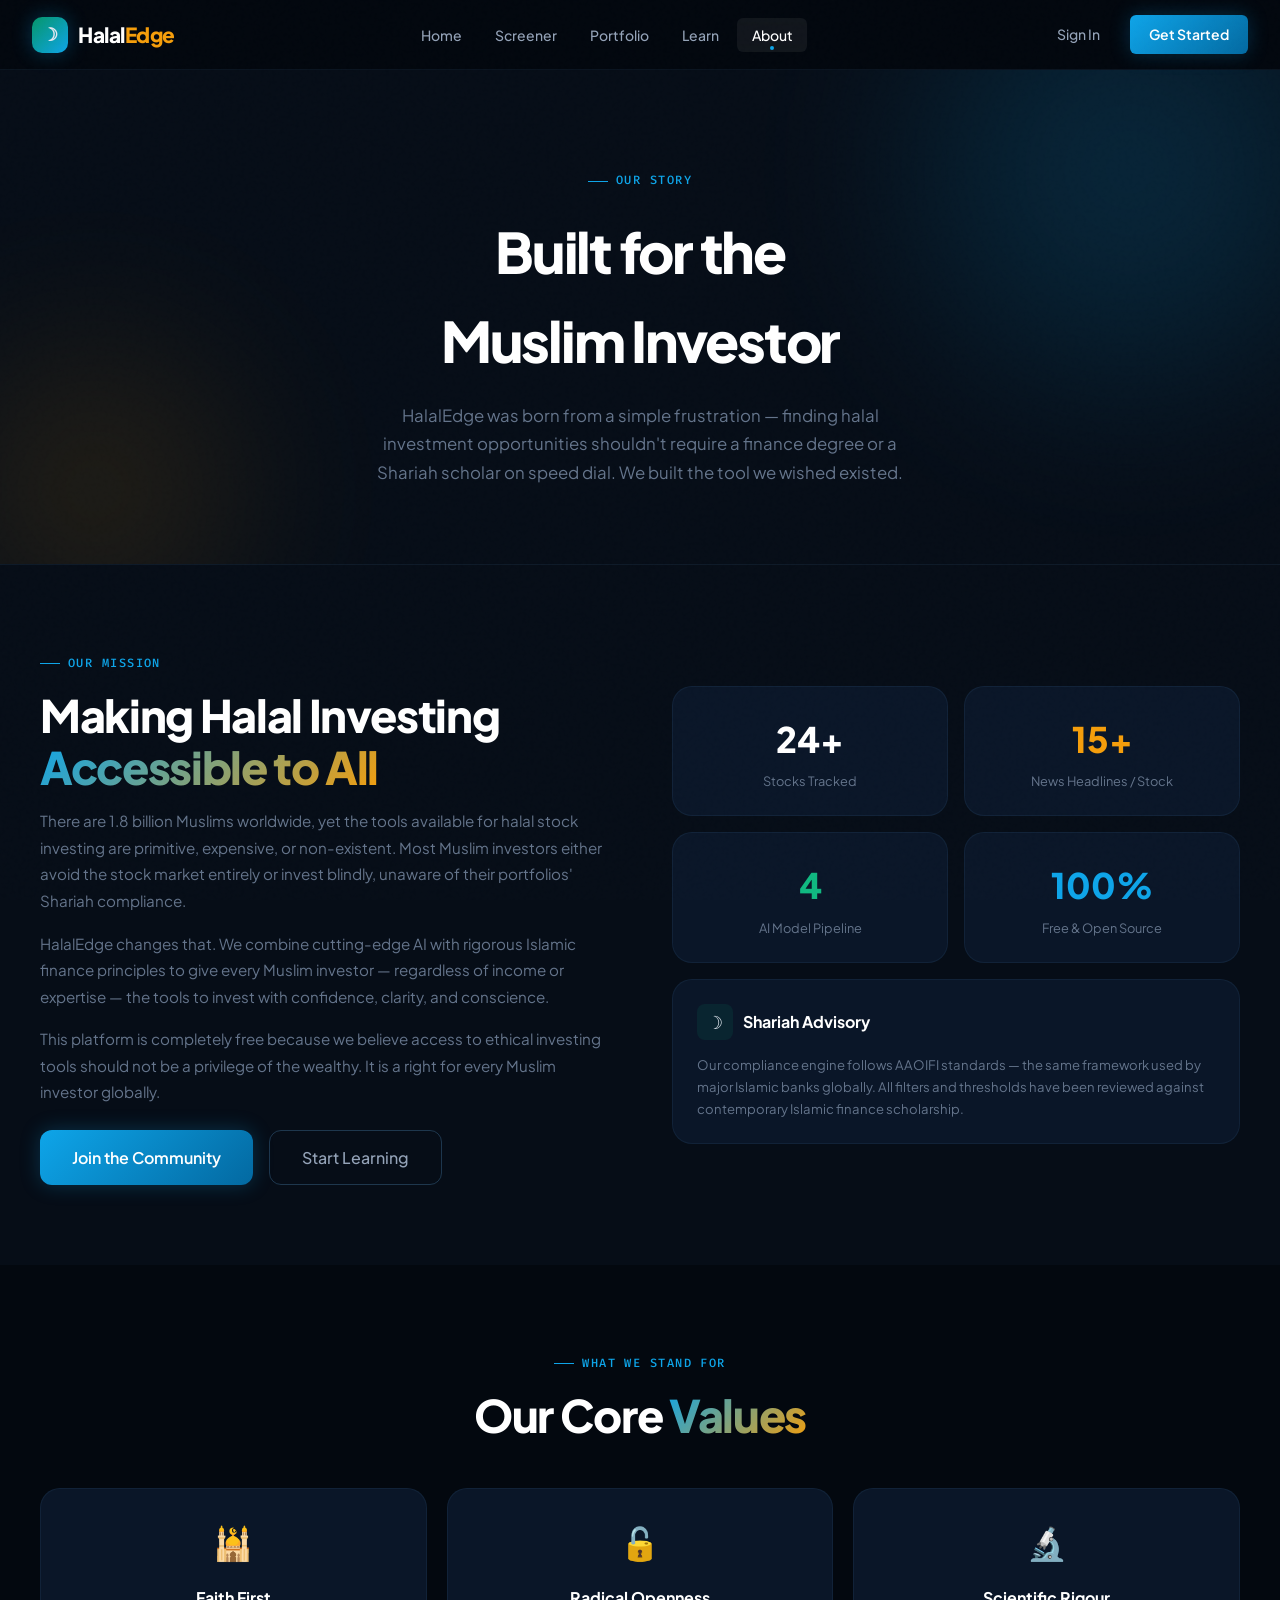
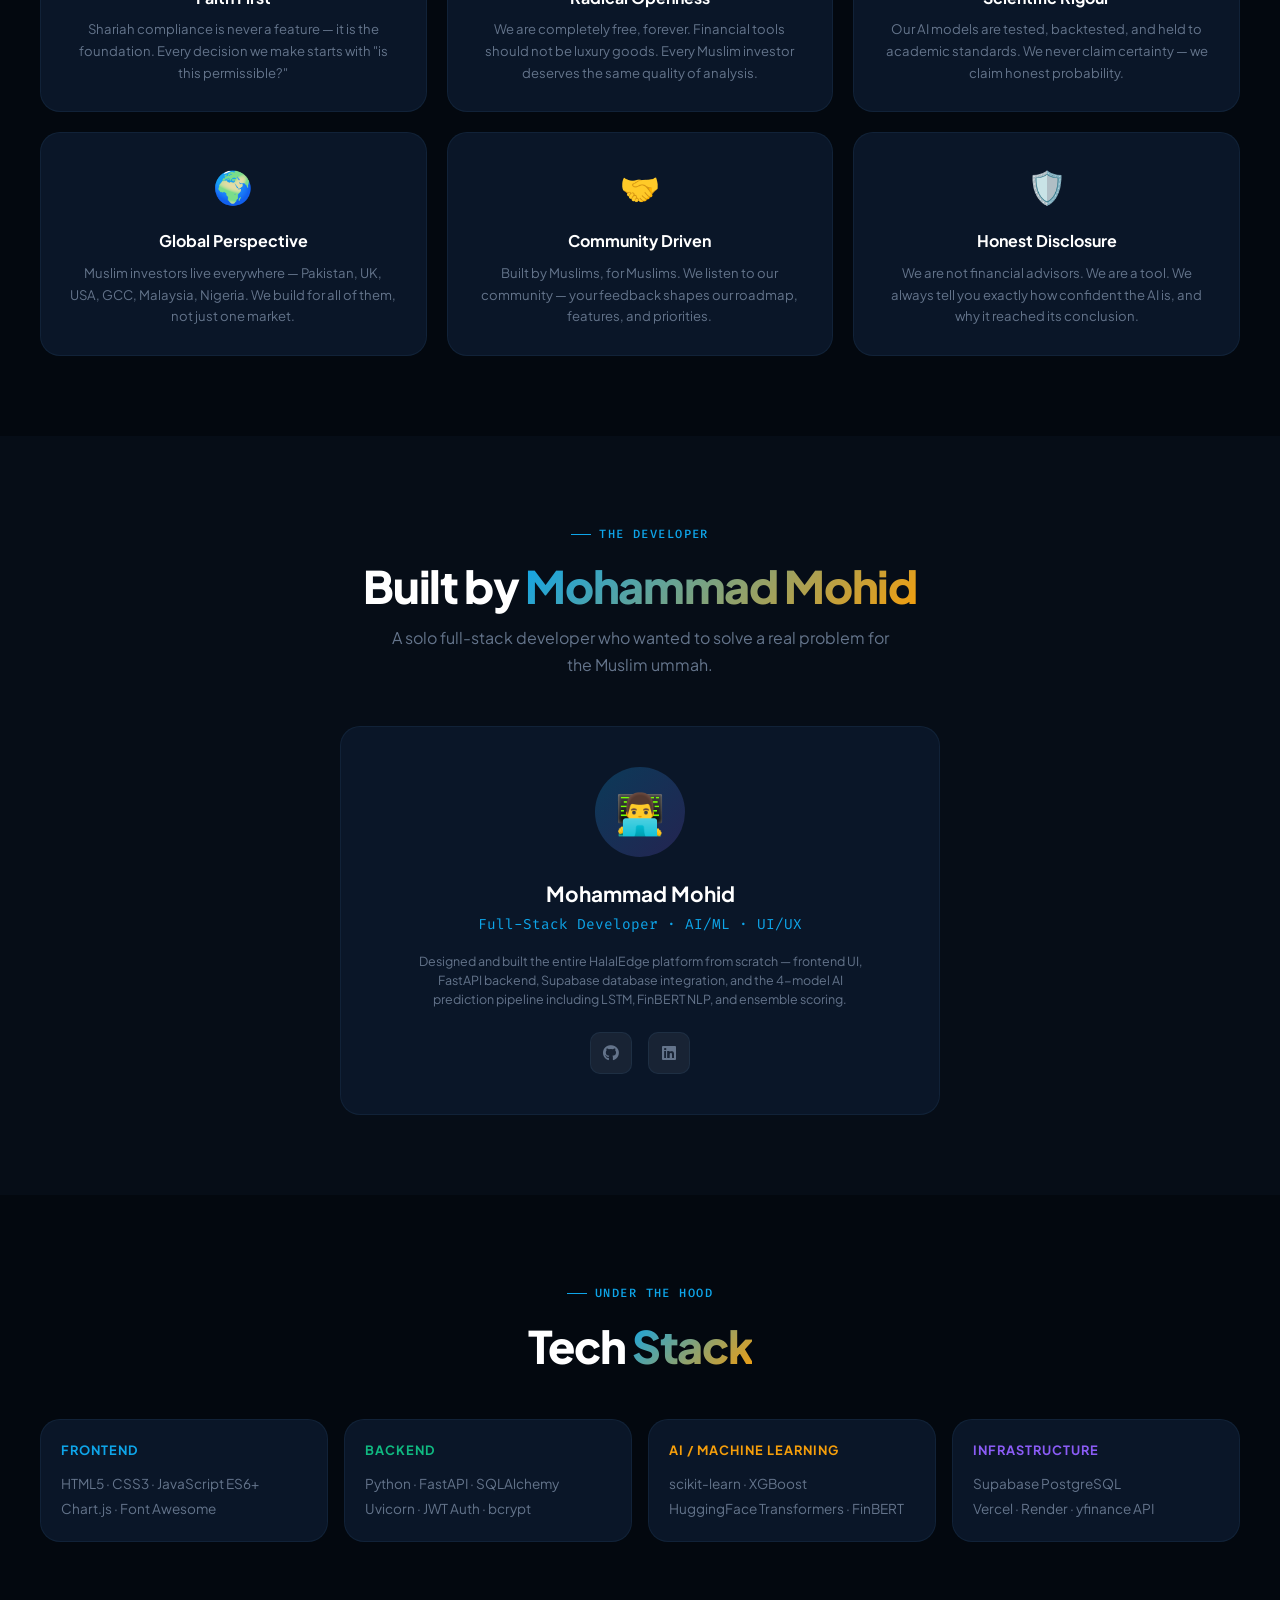
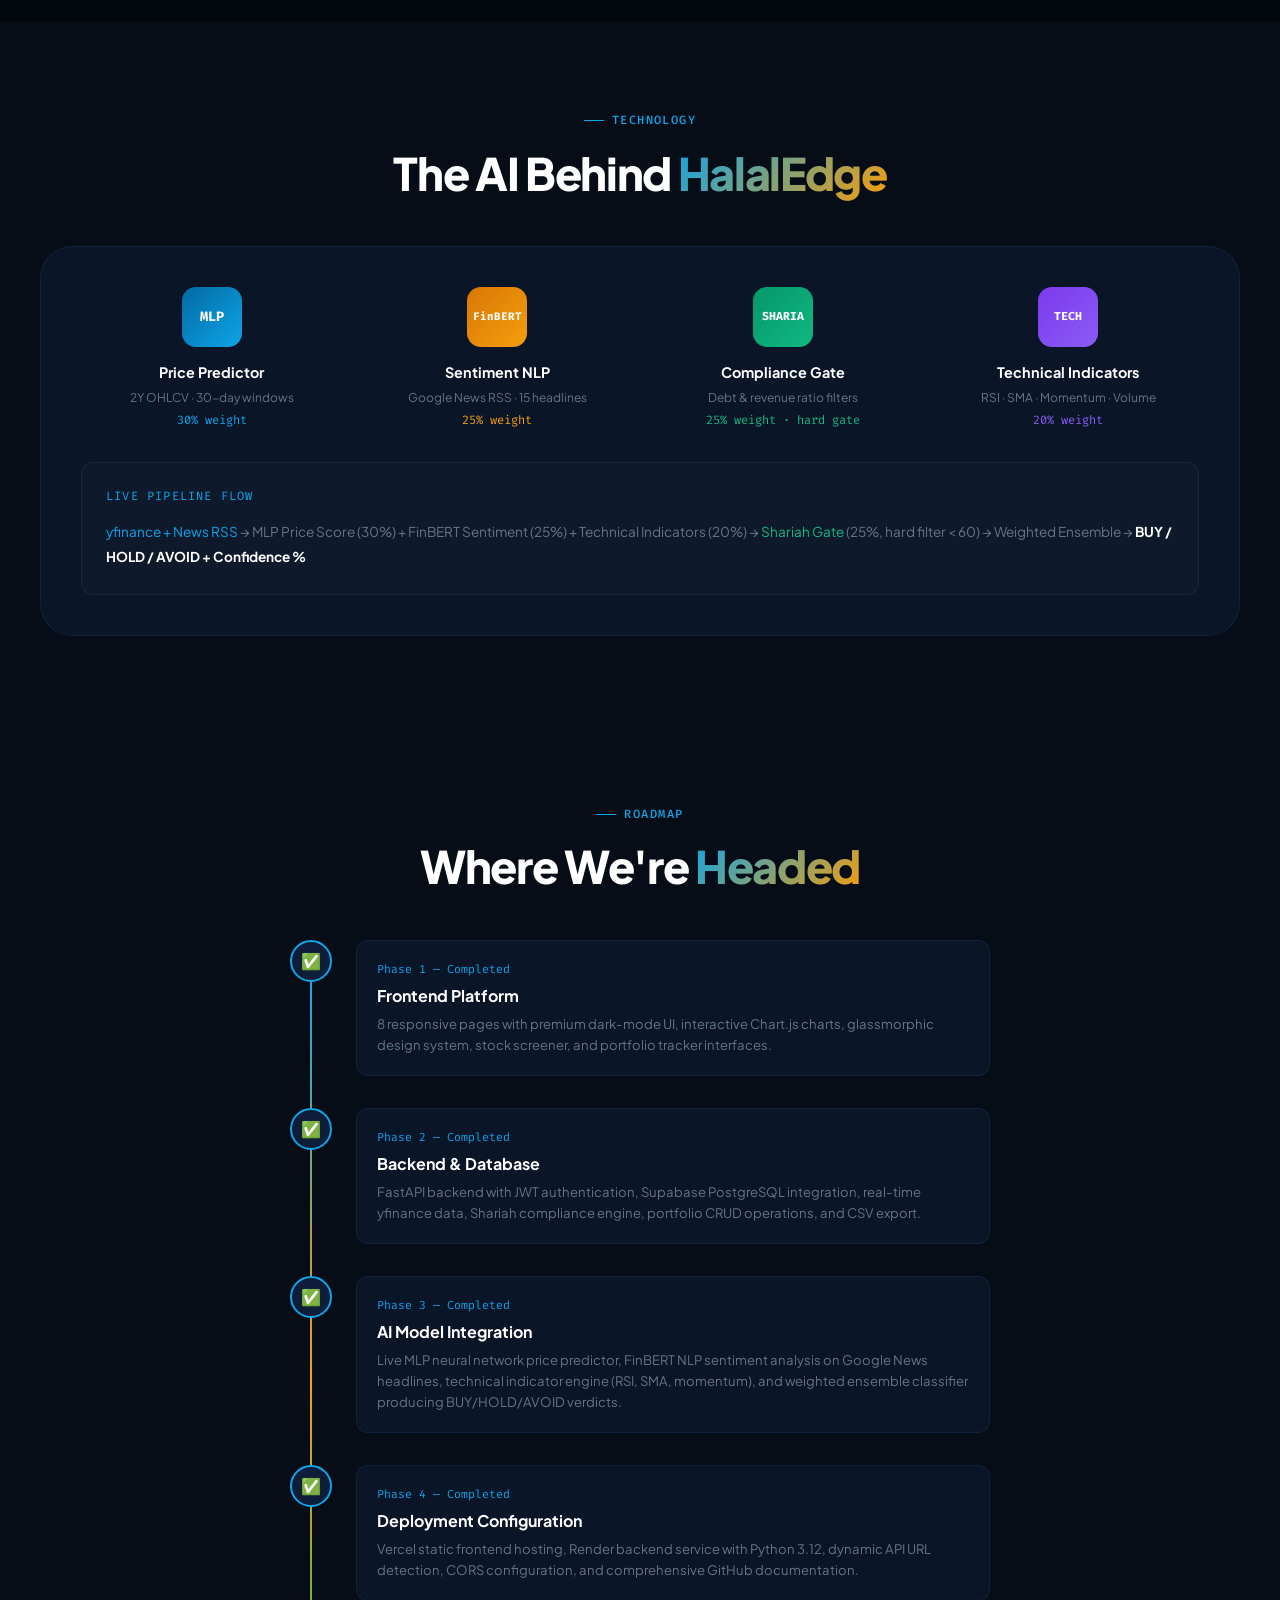
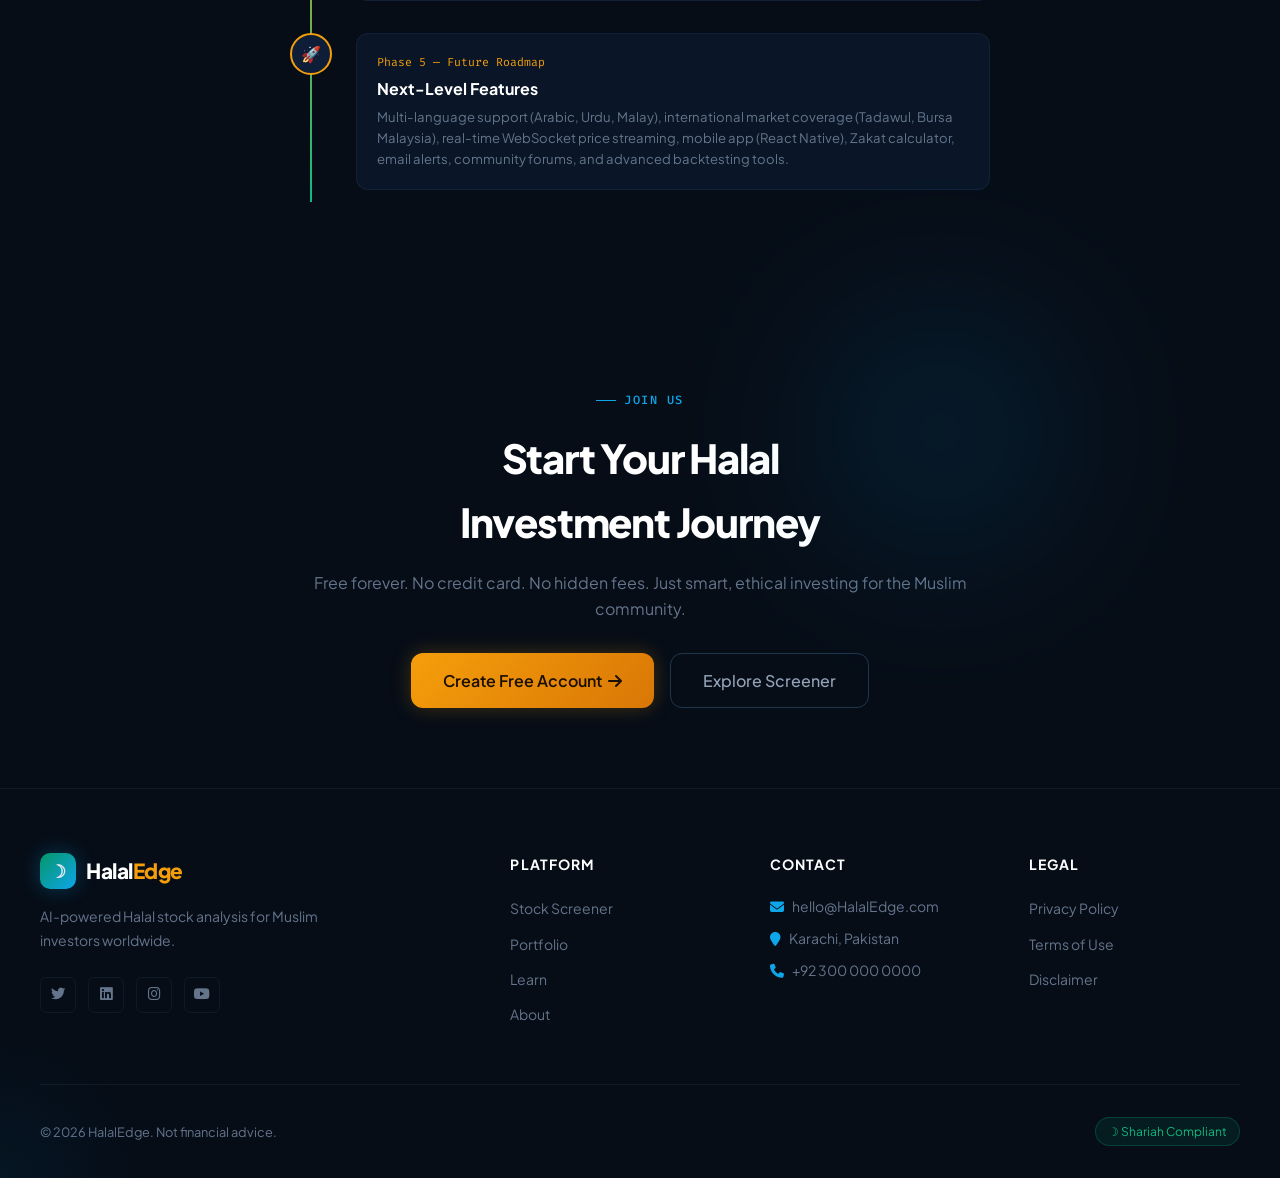
==== commit 34752d01: "Update about page: real project status, correct AI weights, Mohammad Mohid as developer, tech stack " ====
--- a/about.html
+++ b/about.html
@@ -52,20 +52,20 @@
         <div class="reveal">
           <div style="display:grid;grid-template-columns:1fr 1fr;gap:1rem">
             <div style="background:var(--card);border:1px solid var(--border);border-radius:var(--radius-lg);padding:1.5rem;text-align:center">
-              <div style="font-family:var(--font-display);font-size:2.2rem;font-weight:900;color:var(--white)" data-counter data-target="2400" data-suffix="+">0</div>
-              <div style="font-size:0.8rem;color:var(--text-muted);margin-top:4px">Stocks Screened</div>
+              <div style="font-family:var(--font-display);font-size:2.2rem;font-weight:900;color:var(--white)" data-counter data-target="24" data-suffix="+">0</div>
+              <div style="font-size:0.8rem;color:var(--text-muted);margin-top:4px">Stocks Tracked</div>
             </div>
             <div style="background:var(--card);border:1px solid var(--border);border-radius:var(--radius-lg);padding:1.5rem;text-align:center">
-              <div style="font-family:var(--font-display);font-size:2.2rem;font-weight:900;color:var(--gold)" data-counter data-target="91" data-suffix="%">0</div>
-              <div style="font-size:0.8rem;color:var(--text-muted);margin-top:4px">AI Accuracy</div>
+              <div style="font-family:var(--font-display);font-size:2.2rem;font-weight:900;color:var(--gold)" data-counter data-target="15" data-suffix="+">0</div>
+              <div style="font-size:0.8rem;color:var(--text-muted);margin-top:4px">News Headlines / Stock</div>
             </div>
             <div style="background:var(--card);border:1px solid var(--border);border-radius:var(--radius-lg);padding:1.5rem;text-align:center">
               <div style="font-family:var(--font-display);font-size:2.2rem;font-weight:900;color:var(--green)">4</div>
-              <div style="font-size:0.8rem;color:var(--text-muted);margin-top:4px">AI Models</div>
+              <div style="font-size:0.8rem;color:var(--text-muted);margin-top:4px">AI Model Pipeline</div>
             </div>
             <div style="background:var(--card);border:1px solid var(--border);border-radius:var(--radius-lg);padding:1.5rem;text-align:center">
               <div style="font-family:var(--font-display);font-size:2.2rem;font-weight:900;color:var(--primary)">100%</div>
-              <div style="font-size:0.8rem;color:var(--text-muted);margin-top:4px">Free Forever</div>
+              <div style="font-size:0.8rem;color:var(--text-muted);margin-top:4px">Free & Open Source</div>
             </div>
           </div>
           <div style="background:var(--card);border:1px solid var(--border);border-radius:var(--radius-lg);padding:1.5rem;margin-top:1rem">
@@ -122,38 +122,52 @@
     </div>
   </div>
 
-  <!-- Team -->
+  <!-- Developer -->
   <div class="about-section" style="background:var(--bg-2)">
     <div class="about-section-inner">
       <div style="text-align:center;margin-bottom:3rem">
-        <div class="section-label reveal" style="justify-content:center">The Team</div>
-        <h2 class="section-title reveal">Built by <span class="highlight">Passionate Developers</span></h2>
-        <p class="section-subtitle reveal" style="margin:0.75rem auto 0;text-align:center">A group of Muslim developers and students who wanted to solve a real problem for the ummah.</p>
-      </div>
-      <div class="team-grid">
-        <div class="team-card reveal reveal-delay-1">
-          <div class="team-avatar" style="background:linear-gradient(135deg,rgba(14,165,233,0.2),rgba(14,165,233,0.1))">👨‍💻</div>
-          <div class="team-name">Ahmed Khan</div>
-          <div class="team-role">Lead Developer</div>
-          <div class="team-bio">Full-stack developer passionate about fintech and Islamic finance. Architected the AI pipeline and backend systems.</div>
-        </div>
-        <div class="team-card reveal reveal-delay-2">
-          <div class="team-avatar" style="background:linear-gradient(135deg,rgba(245,158,11,0.2),rgba(245,158,11,0.1))">👨‍🎨</div>
-          <div class="team-name">Umar Siddiqui</div>
-          <div class="team-role">UI/UX Designer</div>
-          <div class="team-bio">Designer with a background in fintech products. Built the design system and all user interface components from scratch.</div>
-        </div>
-        <div class="team-card reveal reveal-delay-3">
-          <div class="team-avatar" style="background:linear-gradient(135deg,rgba(16,185,129,0.2),rgba(16,185,129,0.1))">👨‍🔬</div>
-          <div class="team-name">Bilal Rehman</div>
-          <div class="team-role">AI/ML Engineer</div>
-          <div class="team-bio">Machine learning specialist who trained and optimized the LSTM and XGBoost models. Computer Science final year student.</div>
-        </div>
-        <div class="team-card reveal reveal-delay-4">
-          <div class="team-avatar" style="background:linear-gradient(135deg,rgba(139,92,246,0.2),rgba(139,92,246,0.1))">👨‍📊</div>
-          <div class="team-name">Zaid Malik</div>
-          <div class="team-role">Finance & Shariah</div>
-          <div class="team-bio">Islamic finance student who ensured all compliance criteria align with AAOIFI standards and contemporary scholarship.</div>
+        <div class="section-label reveal" style="justify-content:center">The Developer</div>
+        <h2 class="section-title reveal">Built by <span class="highlight">Mohammad Mohid</span></h2>
+        <p class="section-subtitle reveal" style="margin:0.75rem auto 0;text-align:center">A solo full-stack developer who wanted to solve a real problem for the Muslim ummah.</p>
+      </div>
+      <div style="max-width:600px;margin:0 auto">
+        <div class="team-card reveal" style="text-align:center;padding:2.5rem">
+          <div class="team-avatar" style="background:linear-gradient(135deg,rgba(14,165,233,0.25),rgba(139,92,246,0.2));width:90px;height:90px;font-size:2.5rem;margin:0 auto 1.25rem">👨‍💻</div>
+          <div class="team-name" style="font-size:1.3rem">Mohammad Mohid</div>
+          <div class="team-role" style="font-size:0.9rem">Full-Stack Developer · AI/ML · UI/UX</div>
+          <div class="team-bio" style="margin-top:1rem;max-width:450px;margin-left:auto;margin-right:auto">Designed and built the entire HalalEdge platform from scratch — frontend UI, FastAPI backend, Supabase database integration, and the 4-model AI prediction pipeline including LSTM, FinBERT NLP, and ensemble scoring.</div>
+          <div style="display:flex;justify-content:center;gap:1rem;margin-top:1.5rem">
+            <a href="https://github.com/MohammadMohid03" target="_blank" style="width:42px;height:42px;border-radius:10px;background:rgba(255,255,255,0.06);border:1px solid var(--border);display:flex;align-items:center;justify-content:center;color:var(--text-muted);transition:all 0.3s ease;text-decoration:none" onmouseover="this.style.background='rgba(14,165,233,0.15)';this.style.color='var(--primary)'" onmouseout="this.style.background='rgba(255,255,255,0.06)';this.style.color='var(--text-muted)'"><i class="fab fa-github"></i></a>
+            <a href="https://linkedin.com" target="_blank" style="width:42px;height:42px;border-radius:10px;background:rgba(255,255,255,0.06);border:1px solid var(--border);display:flex;align-items:center;justify-content:center;color:var(--text-muted);transition:all 0.3s ease;text-decoration:none" onmouseover="this.style.background='rgba(14,165,233,0.15)';this.style.color='var(--primary)'" onmouseout="this.style.background='rgba(255,255,255,0.06)';this.style.color='var(--text-muted)'"><i class="fab fa-linkedin"></i></a>
+          </div>
+        </div>
+      </div>
+    </div>
+  </div>
+
+  <!-- Tech Stack -->
+  <div class="about-section">
+    <div class="about-section-inner">
+      <div style="text-align:center;margin-bottom:3rem">
+        <div class="section-label reveal" style="justify-content:center">Under the Hood</div>
+        <h2 class="section-title reveal">Tech <span class="highlight">Stack</span></h2>
+      </div>
+      <div style="display:grid;grid-template-columns:repeat(auto-fit,minmax(220px,1fr));gap:1rem" class="reveal">
+        <div style="background:var(--card);border:1px solid var(--border);border-radius:var(--radius-lg);padding:1.25rem">
+          <div style="font-weight:700;color:var(--primary);font-size:0.8rem;text-transform:uppercase;letter-spacing:0.08em;margin-bottom:0.75rem">Frontend</div>
+          <div style="font-size:0.85rem;color:var(--text-muted);line-height:1.8">HTML5 · CSS3 · JavaScript ES6+<br>Chart.js · Font Awesome</div>
+        </div>
+        <div style="background:var(--card);border:1px solid var(--border);border-radius:var(--radius-lg);padding:1.25rem">
+          <div style="font-weight:700;color:var(--green);font-size:0.8rem;text-transform:uppercase;letter-spacing:0.08em;margin-bottom:0.75rem">Backend</div>
+          <div style="font-size:0.85rem;color:var(--text-muted);line-height:1.8">Python · FastAPI · SQLAlchemy<br>Uvicorn · JWT Auth · bcrypt</div>
+        </div>
+        <div style="background:var(--card);border:1px solid var(--border);border-radius:var(--radius-lg);padding:1.25rem">
+          <div style="font-weight:700;color:var(--gold);font-size:0.8rem;text-transform:uppercase;letter-spacing:0.08em;margin-bottom:0.75rem">AI / Machine Learning</div>
+          <div style="font-size:0.85rem;color:var(--text-muted);line-height:1.8">scikit-learn · XGBoost<br>HuggingFace Transformers · FinBERT</div>
+        </div>
+        <div style="background:var(--card);border:1px solid var(--border);border-radius:var(--radius-lg);padding:1.25rem">
+          <div style="font-weight:700;color:#8b5cf6;font-size:0.8rem;text-transform:uppercase;letter-spacing:0.08em;margin-bottom:0.75rem">Infrastructure</div>
+          <div style="font-size:0.85rem;color:var(--text-muted);line-height:1.8">Supabase PostgreSQL<br>Vercel · Render · yfinance API</div>
         </div>
       </div>
     </div>
@@ -169,34 +183,34 @@
       <div class="ai-arch-card reveal">
         <div style="display:grid;grid-template-columns:repeat(4,1fr);gap:1.5rem;margin-bottom:2rem">
           <div style="text-align:center">
-            <div style="width:60px;height:60px;border-radius:14px;background:linear-gradient(135deg,var(--primary-dark),var(--primary));display:flex;align-items:center;justify-content:center;margin:0 auto 0.875rem;font-family:var(--font-mono);font-weight:800;color:white;font-size:0.85rem">LSTM</div>
+            <div style="width:60px;height:60px;border-radius:14px;background:linear-gradient(135deg,var(--primary-dark),var(--primary));display:flex;align-items:center;justify-content:center;margin:0 auto 0.875rem;font-family:var(--font-mono);font-weight:800;color:white;font-size:0.85rem">MLP</div>
             <div style="font-weight:700;color:var(--white);font-size:0.9rem;margin-bottom:4px">Price Predictor</div>
-            <div style="font-size:0.75rem;color:var(--text-muted)">5Y historical data</div>
-            <div style="font-size:0.75rem;color:var(--primary);font-family:var(--font-mono);margin-top:4px">40% weight</div>
+            <div style="font-size:0.75rem;color:var(--text-muted)">2Y OHLCV · 30-day windows</div>
+            <div style="font-size:0.75rem;color:var(--primary);font-family:var(--font-mono);margin-top:4px">30% weight</div>
           </div>
           <div style="text-align:center">
-            <div style="width:60px;height:60px;border-radius:14px;background:linear-gradient(135deg,#d97706,var(--gold));display:flex;align-items:center;justify-content:center;margin:0 auto 0.875rem;font-family:var(--font-mono);font-weight:800;color:white;font-size:0.78rem">BERT</div>
+            <div style="width:60px;height:60px;border-radius:14px;background:linear-gradient(135deg,#d97706,var(--gold));display:flex;align-items:center;justify-content:center;margin:0 auto 0.875rem;font-family:var(--font-mono);font-weight:800;color:white;font-size:0.68rem">FinBERT</div>
             <div style="font-weight:700;color:var(--white);font-size:0.9rem;margin-bottom:4px">Sentiment NLP</div>
-            <div style="font-size:0.75rem;color:var(--text-muted)">Real-time news feed</div>
-            <div style="font-size:0.75rem;color:var(--gold);font-family:var(--font-mono);margin-top:4px">30% weight</div>
+            <div style="font-size:0.75rem;color:var(--text-muted)">Google News RSS · 15 headlines</div>
+            <div style="font-size:0.75rem;color:var(--gold);font-family:var(--font-mono);margin-top:4px">25% weight</div>
           </div>
           <div style="text-align:center">
             <div style="width:60px;height:60px;border-radius:14px;background:linear-gradient(135deg,var(--halal-green),var(--green));display:flex;align-items:center;justify-content:center;margin:0 auto 0.875rem;font-family:var(--font-mono);font-weight:800;color:white;font-size:0.72rem">SHARIA</div>
             <div style="font-weight:700;color:var(--white);font-size:0.9rem;margin-bottom:4px">Compliance Gate</div>
-            <div style="font-size:0.75rem;color:var(--text-muted)">AAOIFI standards</div>
-            <div style="font-size:0.75rem;color:var(--green);font-family:var(--font-mono);margin-top:4px">Hard gate</div>
+            <div style="font-size:0.75rem;color:var(--text-muted)">Debt &amp; revenue ratio filters</div>
+            <div style="font-size:0.75rem;color:var(--green);font-family:var(--font-mono);margin-top:4px">25% weight · hard gate</div>
           </div>
           <div style="text-align:center">
-            <div style="width:60px;height:60px;border-radius:14px;background:linear-gradient(135deg,#7c3aed,#8b5cf6);display:flex;align-items:center;justify-content:center;margin:0 auto 0.875rem;font-family:var(--font-mono);font-weight:800;color:white;font-size:0.78rem">XGB</div>
-            <div style="font-weight:700;color:var(--white);font-size:0.9rem;margin-bottom:4px">Ensemble Scorer</div>
-            <div style="font-size:0.75rem;color:var(--text-muted)">Final verdict</div>
-            <div style="font-size:0.75rem;color:#8b5cf6;font-family:var(--font-mono);margin-top:4px">Output layer</div>
+            <div style="width:60px;height:60px;border-radius:14px;background:linear-gradient(135deg,#7c3aed,#8b5cf6);display:flex;align-items:center;justify-content:center;margin:0 auto 0.875rem;font-family:var(--font-mono);font-weight:800;color:white;font-size:0.72rem">TECH</div>
+            <div style="font-weight:700;color:var(--white);font-size:0.9rem;margin-bottom:4px">Technical Indicators</div>
+            <div style="font-size:0.75rem;color:var(--text-muted)">RSI · SMA · Momentum · Volume</div>
+            <div style="font-size:0.75rem;color:#8b5cf6;font-family:var(--font-mono);margin-top:4px">20% weight</div>
           </div>
         </div>
         <div style="background:rgba(255,255,255,0.02);border:1px solid var(--border);border-radius:var(--radius);padding:1.5rem;text-align:left">
-          <div style="font-family:var(--font-mono);font-size:0.75rem;color:var(--primary);margin-bottom:0.75rem;text-transform:uppercase;letter-spacing:0.1em">Pipeline Flow</div>
+          <div style="font-family:var(--font-mono);font-size:0.75rem;color:var(--primary);margin-bottom:0.75rem;text-transform:uppercase;letter-spacing:0.1em">Live Pipeline Flow</div>
           <div style="font-size:0.85rem;color:var(--text-muted);line-height:1.9">
-            <span style="color:var(--primary)">Raw Data</span> → LSTM Price Score + BERT Sentiment Score → <span style="color:var(--green)">Shariah Gate</span> (Pass/Fail) → XGBoost Ensemble → <span style="color:var(--white);font-weight:700">BUY / HOLD / AVOID + Confidence %</span>
+            <span style="color:var(--primary)">yfinance + News RSS</span> → MLP Price Score (30%) + FinBERT Sentiment (25%) + Technical Indicators (20%) → <span style="color:var(--green)">Shariah Gate</span> (25%, hard filter &lt; 60) → Weighted Ensemble → <span style="color:var(--white);font-weight:700">BUY / HOLD / AVOID + Confidence %</span>
           </div>
         </div>
       </div>
@@ -216,32 +230,40 @@
             <div class="timeline-dot">✅</div>
             <div class="timeline-content">
               <div class="timeline-date">Phase 1 — Completed</div>
-              <div class="timeline-title">Frontend Platform Launch</div>
-              <div class="timeline-desc">Full responsive frontend with stock screener, AI prediction UI, portfolio tracker, education hub, and authentication pages.</div>
-            </div>
-          </div>
-          <div class="timeline-item">
-            <div class="timeline-dot" style="border-color:var(--gold)">🔧</div>
-            <div class="timeline-content">
-              <div class="timeline-date" style="color:var(--gold)">Phase 2 — In Progress</div>
-              <div class="timeline-title">Backend & Database Integration</div>
-              <div class="timeline-desc">FastAPI backend, PostgreSQL database, user authentication with JWT, real-time stock data via yfinance API, and portfolio persistence.</div>
-            </div>
-          </div>
-          <div class="timeline-item">
-            <div class="timeline-dot" style="border-color:var(--text-muted)">🤖</div>
-            <div class="timeline-content">
-              <div class="timeline-date" style="color:var(--text-muted)">Phase 3 — Planned</div>
+              <div class="timeline-title">Frontend Platform</div>
+              <div class="timeline-desc">8 responsive pages with premium dark-mode UI, interactive Chart.js charts, glassmorphic design system, stock screener, and portfolio tracker interfaces.</div>
+            </div>
+          </div>
+          <div class="timeline-item">
+            <div class="timeline-dot">✅</div>
+            <div class="timeline-content">
+              <div class="timeline-date">Phase 2 — Completed</div>
+              <div class="timeline-title">Backend & Database</div>
+              <div class="timeline-desc">FastAPI backend with JWT authentication, Supabase PostgreSQL integration, real-time yfinance data, Shariah compliance engine, portfolio CRUD operations, and CSV export.</div>
+            </div>
+          </div>
+          <div class="timeline-item">
+            <div class="timeline-dot">✅</div>
+            <div class="timeline-content">
+              <div class="timeline-date">Phase 3 — Completed</div>
               <div class="timeline-title">AI Model Integration</div>
-              <div class="timeline-desc">Deploy trained LSTM, DistilBERT sentiment, Shariah compliance engine, and XGBoost ensemble as live inference APIs.</div>
-            </div>
-          </div>
-          <div class="timeline-item">
-            <div class="timeline-dot" style="border-color:var(--text-muted)">🌍</div>
-            <div class="timeline-content">
-              <div class="timeline-date" style="color:var(--text-muted)">Phase 4 — Future</div>
-              <div class="timeline-title">Global Expansion</div>
-              <div class="timeline-desc">Arabic language support, Tadawul & Bursa coverage, mobile app, Zakat calculator, and community features.</div>
+              <div class="timeline-desc">Live MLP neural network price predictor, FinBERT NLP sentiment analysis on Google News headlines, technical indicator engine (RSI, SMA, momentum), and weighted ensemble classifier producing BUY/HOLD/AVOID verdicts.</div>
+            </div>
+          </div>
+          <div class="timeline-item">
+            <div class="timeline-dot">✅</div>
+            <div class="timeline-content">
+              <div class="timeline-date">Phase 4 — Completed</div>
+              <div class="timeline-title">Deployment Configuration</div>
+              <div class="timeline-desc">Vercel static frontend hosting, Render backend service with Python 3.12, dynamic API URL detection, CORS configuration, and comprehensive GitHub documentation.</div>
+            </div>
+          </div>
+          <div class="timeline-item">
+            <div class="timeline-dot" style="border-color:var(--gold)">🚀</div>
+            <div class="timeline-content">
+              <div class="timeline-date" style="color:var(--gold)">Phase 5 — Future Roadmap</div>
+              <div class="timeline-title">Next-Level Features</div>
+              <div class="timeline-desc">Multi-language support (Arabic, Urdu, Malay), international market coverage (Tadawul, Bursa Malaysia), real-time WebSocket price streaming, mobile app (React Native), Zakat calculator, email alerts, community forums, and advanced backtesting tools.</div>
             </div>
           </div>
         </div>
@@ -274,7 +296,7 @@
     <div class="footer-col"><h4>Contact</h4><ul class="footer-contact"><li><span class="icon"><i class="fa fa-envelope"></i></span>hello@HalalEdge.com</li><li><span class="icon"><i class="fa fa-map-marker"></i></span>Karachi, Pakistan</li><li><span class="icon"><i class="fa fa-phone"></i></span>+92 300 000 0000</li></ul></div>
     <div class="footer-col"><h4>Legal</h4><ul><li><a href="#">Privacy Policy</a></li><li><a href="#">Terms of Use</a></li><li><a href="#">Disclaimer</a></li></ul></div>
   </div>
-  <div class="footer-bottom"><span>© 2025 HalalEdge. Not financial advice.</span><div class="halal-badge">☽ Shariah Certified</div></div>
+  <div class="footer-bottom"><span>© 2026 HalalEdge. Not financial advice.</span><div class="halal-badge">☽ Shariah Compliant</div></div>
 </footer>
 
 <script src="js/main.js"></script>
